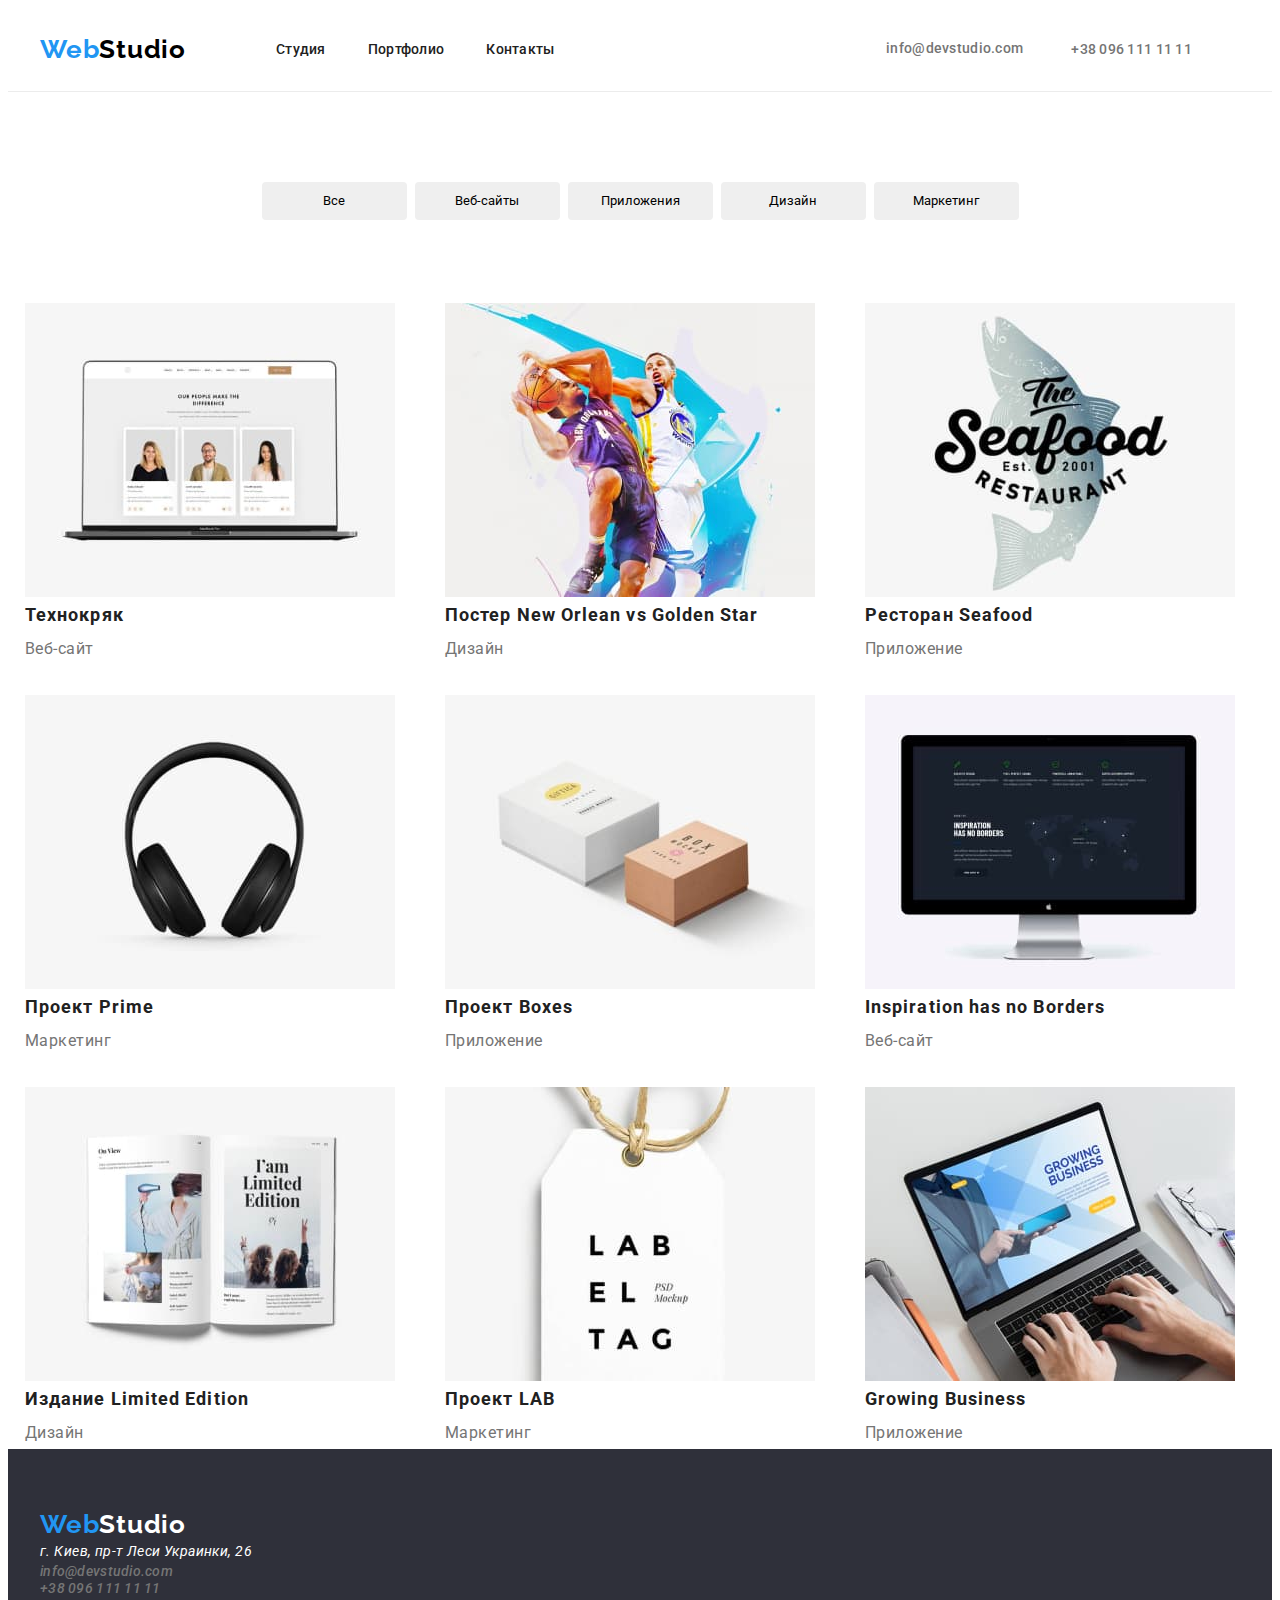
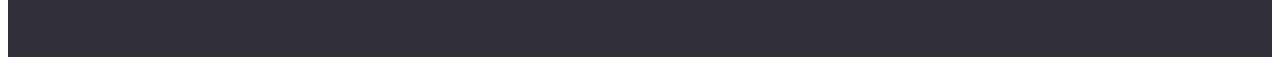
==== portfolio.html @ c02df740 "initial-commit" ====
<!DOCTYPE html>
<html lang="ru">

<head>
    <meta charset="UTF-8">
    <meta http-equiv="X-UA-Compatible" content="IE=edge">
    <meta name="viewport" content="width=device-width, initial-scale=1.0">
    <title>WS-Porfolio</title>
    <link rel="preconnect" href="https://fonts.gstatic.com">
    <link
        href="https://fonts.googleapis.com/css2?family=Raleway:wght@700&family=Roboto:ital,wght@0,500;0,700;0,900;1,400&display=swap"
        rel="stylesheet">
    <link rel="stylesheet" href="https://cdnjs.cloudflare.com/ajax/libs/modern-normalize/1.1.0/modern-normalize.min.css"
        integrity="sha512-wpPYUAdjBVSE4KJnH1VR1HeZfpl1ub8YT/NKx4PuQ5NmX2tKuGu6U/JRp5y+Y8XG2tV+wKQpNHVUX03MfMFn9Q=="
        crossorigin="anonymous" referrerpolicy="no-referrer" />
    <link rel="stylesheet" href="./css/styles.css">
</head>

<body>
    <!--HEADER-->
    <header class="header">
        <div class="container header-container">
            <nav class="header-nav">
                <a class="logo" href="./index.html"> Web<span class="logo-black">Studio</span></a>
                <ul class="menu">
                    <li class="menu-item">
                        <a class="menu-link" href="./index.html">Студия</a>
                    </li>
                    <li class="menu-item">
                        <a class="menu-link" href="./portfolio.html">Портфолио</a>
                    </li>
                    <li class="menu-item">
                        <a class="menu-link" href="#">Контакты</a>
                    </li>
                </ul>
            </nav>
            <ul class="header-contacts-container">
                <li>
                    <a class="mail-link" href="mailto:info@devstudio.com">info@devstudio.com</a>
                </li>
                <li>
                    <a class="tel-link" href="tel:+380961111111">+38 096 111 11 11</a>
                </li>
            </ul>

        </div>
    </header>
    <!---HERO-->
    <main>
        <!--PORTFOLIO NAV-->
        <section>
            <div>
                <ul class="portfolio-nav">
                    <li class="porfolio-nav-item">
                        <button class="nav-button" type="button">Все</button>
                    </li>
                    <li class="porfolio-nav-item"> <button class="nav-button" type="button">Веб-сайты</button>
                    </li>
                    <li class="porfolio-nav-item"> <button class="nav-button" type="button">Приложения</button></li>
                    <li class="porfolio-nav-item"> <button class="nav-button" type="button">Дизайн</button></li>
                    <li class="porfolio-nav-item"> <button class="nav-button" type="button">Маркетинг</button></li>
                </ul>
            </div>
        </section>
        <!--END HERO-->
        <!--PORTFOLIO SECTION-->
        <h1 class="portfolio-hidden">portfolio</h1>
        <div class="portfolio-container">
            <ul class="portfolio-flex-container">
                <li class="portfolio-flex-element">
                    <img src="./images/portfolio/technocrack-1.jpg" alt="404" width="370">
                    <h2 class="project-name">Технокряк</h2>
                    <p class="project-type">Веб-сайт</p>
                </li>
                <li class="portfolio-flex-element">
                    <img src="./images/portfolio/new-orlean-2.jpg" alt="404" width="370">
                    <h2 class="project-name"> Постер New Orlean vs Golden Star</h2>
                    <p class="project-type">Дизайн</p>


                </li>
                <li class="portfolio-flex-element">
                    <img src="./images/portfolio/seafood-3.jpg" alt="404" width="370">
                    <h2 class="project-name"> Ресторан Seafood</h2>
                    <p class="project-type">Приложение</p>


                </li>
                <li class="portfolio-flex-element">
                    <img src="./images/portfolio/prime-headphones-4.jpg" alt="404" width="370">
                    <h2 class="project-name"> Проект Prime</h2>
                    <p class="project-type">Маркетинг</p>


                </li>
                <li class="portfolio-flex-element">
                    <img src="./images/portfolio/boxes-5.jpg" alt="404" width="370">
                    <h2 class="project-name"> Проект Boxes</h2>
                    <p class="project-type">Приложение</p>


                </li>
                <li class="portfolio-flex-element">
                    <img src="./images/portfolio/screen-6.jpg" alt="404" width="370">
                    <h2 class="project-name"> Inspiration has no Borders</h2>
                    <p class="project-type">Веб-сайт</p>


                </li>
                <li class="portfolio-flex-element">
                    <img src="./images/portfolio/book-7.jpg" alt="404" width="370">
                    <h2 class="project-name"> Издание Limited Edition</h2>
                    <p class="project-type">Дизайн</p>


                </li>
                <li class="portfolio-flex-element">

                    <img src="./images/portfolio/label-8.jpg" alt="404" width="370">
                    <h2 class="project-name"> Проект LAB</h2>
                    <p class="project-type">Маркетинг</p>


                </li>
                <li class="portfolio-flex-element">
                    <img src="./images/portfolio/laptop-9.jpg" alt="404" width="370">
                    <h2 class="project-name"> Growing Business</h2>
                    <p class="project-type">Приложение</p>


                </li>
            </ul>
        </div>
        <!--PORTFOLIO SECTION-->
    </main>
    <!--FOOTER-->
    <footer class="footer">
        <div class="container">
            <a class="logo" href="./index.html"> Web<span class="logo-white">Studio</span></a>
            <address>
                <ul>
                    <li>
                        <a class="address" href="https://goo.gl/maps/QvbrtsybP3qZeNid7" target="_blank"
                            rel="noopener noreferrer">г.
                            Киев,
                            пр-т Леси Украинки, 26</a>
                    </li>
                    <li>
                        <a class="mail-link" href="mailto:info@devstudio.com">info@devstudio.com</a>
                    </li>
                    <li>
                        <a class="tel-link" href="tel:+380961111111">+38 096 111 11 11</a>
                    </li>
                </ul>
            </address>
        </div>
    </footer>
    <!--END FOOTER-->
</body>

</html>
---- css/styles.css ----
/*==GENERAL RULES==*/
:root {
  --accent-color: #2196f3;
  --back-color: #ffffff;
  --border-line: #ececec;
  --back-text-color: #212121;
  --grey-text-color: #757575;
  --black-background-color: #2f303a;
  --font-family: 'Roboto', sans-serif;
  --paragraph-font-size: 16px;
  --paragraph-menu-font-size: 14px;
  --shadow-hero-button: rgba(0, 0, 0, 0.15);
}
body {
  font-family: 'Roboto', sans-serif;
  font-style: normal;
  font-weight: 400;
  font-size: 14px;
  color: var(--primary-color);
}
h1,
h2,
h3,
p,
a {
  margin-top: 0;
  margin-bottom: 0;
}
ul,
ol {
  margin-top: 0;
  margin-bottom: 0;
  padding-left: 0;
}
img {
  display: block;
}

li {
  list-style-type: none;
}

a {
  text-decoration: none;
}
.container {
  width: 1200px;
  margin-left: auto;
  margin-right: auto;
  padding-left: 15px;
  padding-right: 15px;
}

.section {
  padding-top: 94px;
  padding-bottom: 94px;
}
/*===END GENERAL RULES===*/
/*=====HEADER=====*/
.logo {
  font-family: 'Raleway', sans-serif;
  font-weight: bold;
  font-size: 26px;
  line-height: 1.19;
  /* identical to box height */
  letter-spacing: 0.03em;
  color: var(--accent-color);
  cursor: pointer;
}

.logo-black {
  color: #000000;
}

.menu-link {
  font-family: var(--font-family);
  font-weight: 500;
  font-size: var(--paragraph-menu-font-size);
  line-height: 1.14;
  letter-spacing: 0.02em;
  color: var(--back-text-color);
}
.menu-link:hover,
.menu-link:focus {
  color: var(--accent-color);
}

.tel-link {
  font-family: var(--font-family);
  font-weight: 500;
  font-size: var(--paragraph-menu-font-size);
  line-height: 1.14;
  letter-spacing: 0.02em;
  color: var(--grey-text-color);
}
.tel-link:hover,
.tel-link:focus {
  color: var(--accent-color);
}
.mail-link {
  font-family: var(--font-family);
  font-weight: 500;
  font-size: var(--paragraph-menu-font-size);
  line-height: 1.14;
  letter-spacing: 0.02em;
  color: var(--grey-text-color);
  display: flex;
  align-items: center;
  margin-left: auto;
  margin-right: 48px;
}
.mail-link:hover,
.mail-link:focus {
  color: var(--accent-color);
}
.header {
  padding-top: 26px;
  padding-bottom: 26px;
  background-color: var(--back-color);
  border-bottom: 1px solid var(--border-line);
}
.header-container {
  display: flex;
  align-items: center;
}
.header-nav {
  display: flex;
  align-items: center;
}
.menu {
  display: flex;
  align-items: center;
}
.header-contacts-container {
  display: flex;
  align-items: center;
  margin-left: auto;
  margin-right: 48px;
}
.logo {
  margin-right: 90px;
}
.menu-item:not(:last-child) {
  margin-right: 42px;
}

/*=====END HEADER=====*/
/*=====HERO=====*/
.hero {
  background-color: var(--black-background-color);
  text-align: center;
  padding-top: 200px;
  padding-bottom: 200px;
}
.hero .container {
  width: 696px;
}
.hero-title {
  font-weight: 900;
  font-size: 44px;
  line-height: 1.36;

  letter-spacing: 0.06em;
  text-transform: uppercase;
  margin-bottom: 30px;
  color: var(--back-color);
}
.modal-button {
  font-weight: 700;
  font-size: 16px;
  line-height: 1.88;
  /* identical to box height, or 187% */

  display: inline-block;
  align-items: center;
  text-align: center;
  letter-spacing: 0.06em;
  color: var(--back-color);
}

.modal-button {
  cursor: pointer;
  background-color: var(--accent-color);
  box-shadow: 0px 4px 4px var(--shadow-hero-button);
  border-radius: 4px;
  padding-left: 32px;
  padding-right: 32px;
  padding-top: 10px;
  padding-bottom: 10px;
  border: none;
}
/*==========END HERO========*/
/*===========ABOUT==========*/
.about-paragraph {
  font-family: var(--font-family);
  font-size: var(--paragraph-menu-font-size);
  line-height: 1.14;
  letter-spacing: 0.03em;
  text-transform: uppercase;

  color: var(--back-text-color);
}

.description {
  font-family: var(--font-family);
  font-size: var(--paragraph-menu-font-size);
  line-height: 1.71;
  /* or 171% */

  letter-spacing: 0.03em;

  color: var(--grey-text-color);
}
.about-container {
  width: 1230px;
  padding-left: 15px;
  padding-right: 15px;
  margin-right: auto;
  margin-left: auto;
  margin-top: 94px;
  margin-bottom: 94px;
}
.about-flex-container {
  display: flex;
  flex-wrap: wrap;
}
.about-flex-element {
  width: 270px;
}
/*===========END ABOUT==========*/
/*===========WHAT WE DO==========*/
.what-we-do {
  font-family: var(--font-family);
  font-size: 36px;
  line-height: 1.17;
  text-align: center;
  letter-spacing: 0.03em;

  color: var(--back-text-color);
}
.container-wwd {
  width: 1230px;
  padding-left: 15px;
  padding-right: 15px;
  margin-left: auto;
  margin-right: auto;
  margin-top: 94px;
  margin-bottom: 94px;
}
.flex-container-wwd {
  display: flex;
}
.container-wwd-img:not(:last-child) {
  width: 370px;
  height: 294px;
  margin-right: 15px;
}
/*=========== END WHAT WE DO==========*/
/*=========== OUR TEAM==========*/
.our-team-back-col {
  background: #f5f4fa;
}
.our-team {
  font-family: var(--font-family);
  font-size: 36px;
  line-height: 1.17;
  text-align: center;
  letter-spacing: 0.03em;
  color: var(--back-text-color);
}
.team-title {
  margin-bottom: 52px;
}

.teamates-list {
  display: flex;
  flex-wrap: wrap;
  margin-left: -30px;
  margin-top: -30px;
}
.teamates-list-item {
  flex-basis: calc((100% - 120px) / 4);
  margin-left: 30px;
  margin-top: 30px;
}
.names-team {
  font-family: var(--font-family);
  font-weight: 500;
  font-size: var(--paragraph-font-size);
  line-height: 1.18;
  /* identical to box height */

  text-align: center;
  letter-spacing: 0.03em;

  color: var(--back-text-color);
}
.position-team {
  font-family: var(--font-family);
  font-size: var(--paragraph-font-size);
  line-height: 1.18;
  /* identical to box height */
  text-align: center;
  letter-spacing: 0.03em;
  color: var(--grey-text-color);
}
.section {
  padding-top: 186px;
  padding-bottom: 94px;
}
/*===========END OUR TEAM==========*/
/*===========FOOTER==========*/
.address {
  font-family: var(--font-family);
  font-style: inherit;
  font-size: var(--paragraph-menu-font-size);
  line-height: 1.71;
  /* or 171% */
  letter-spacing: 0.03em;
  color: var(--back-color);
}
.footer {
  background: var(--black-background-color);
  padding-top: 60px;
  padding-bottom: 60px;
}
.logo-white {
  color: var(--back-color);
}

/*=========END FOOTER==========*/
/*===END WebStudio PAGE===*/
/*=========PORTFOLIO PAGE=====*/
.portfolio-hidden {
  color: var(--back-color);
}

.project-name {
  font-family: 'Roboto', sans-serif;
  font-weight: bold;
  font-size: 18px;
  line-height: 2;
  /* identical to box height, or 200% */
  letter-spacing: 0.06em;
  color: var(--back-text-color);
}
.project-type {
  font-family: Roboto;
  font-style: normal;
  font-weight: normal;
  font-size: var(--paragraph-font-size);
  line-height: 2;
  /* identical to box height, or 187% */

  letter-spacing: 0.03em;

  color: var(--grey-text-color);
}
/*=========PORTFOLIO SECTION=====*/
/*===PORTFOLIO HEADER===*/

/*===BUTTONS NAV===*/
.portfolio-nav {
  display: flex;
}
.portfolio-nav {
  width: 1230px;
  margin-left: auto;
  margin-right: auto;
  align-items: center;
  justify-content: center;
  margin-bottom: 50px;
  margin-top: 90px;
}
.nav-button {
  font-family: var(--font-family);
  font-size: 500;
  width: 145px;
  height: 38px;
  border-radius: 4px;
  border-style: none;
}
.nav-button:hover,
.nav-button:focus {
  color: var(--back-color);
  background-color: var(--accent-color);
}
.porfolio-nav-item:not(:last-child) {
  margin-right: 8px;
}
/*=== END BUTTONS NAV===*/
/*== PORTFOLIO MAIN SECTION==*/
.portfolio-container {
  width: 1230px;
  padding-left: 15px;
  padding-right: 15px;
  margin-left: auto;
  margin-right: auto;
}
.portfolio-flex-container {
  display: flex;
  flex-wrap: wrap;
}
.portfolio-flex-element {
  width: calc((100% - 60px) / 3);
  margin-right: 30px;
  margin-bottom: 30px;
}
.portfolio-flex-element:nth-child(3n) {
  margin-right: 0;
}
.portfolio-flex-element:nth-last-child(-n + 3) {
  margin-bottom: 0;
}
/*===END PORTFOLIO MAIN SECTION===*/
/*=========END PORTFOLIO SECTION=====*/
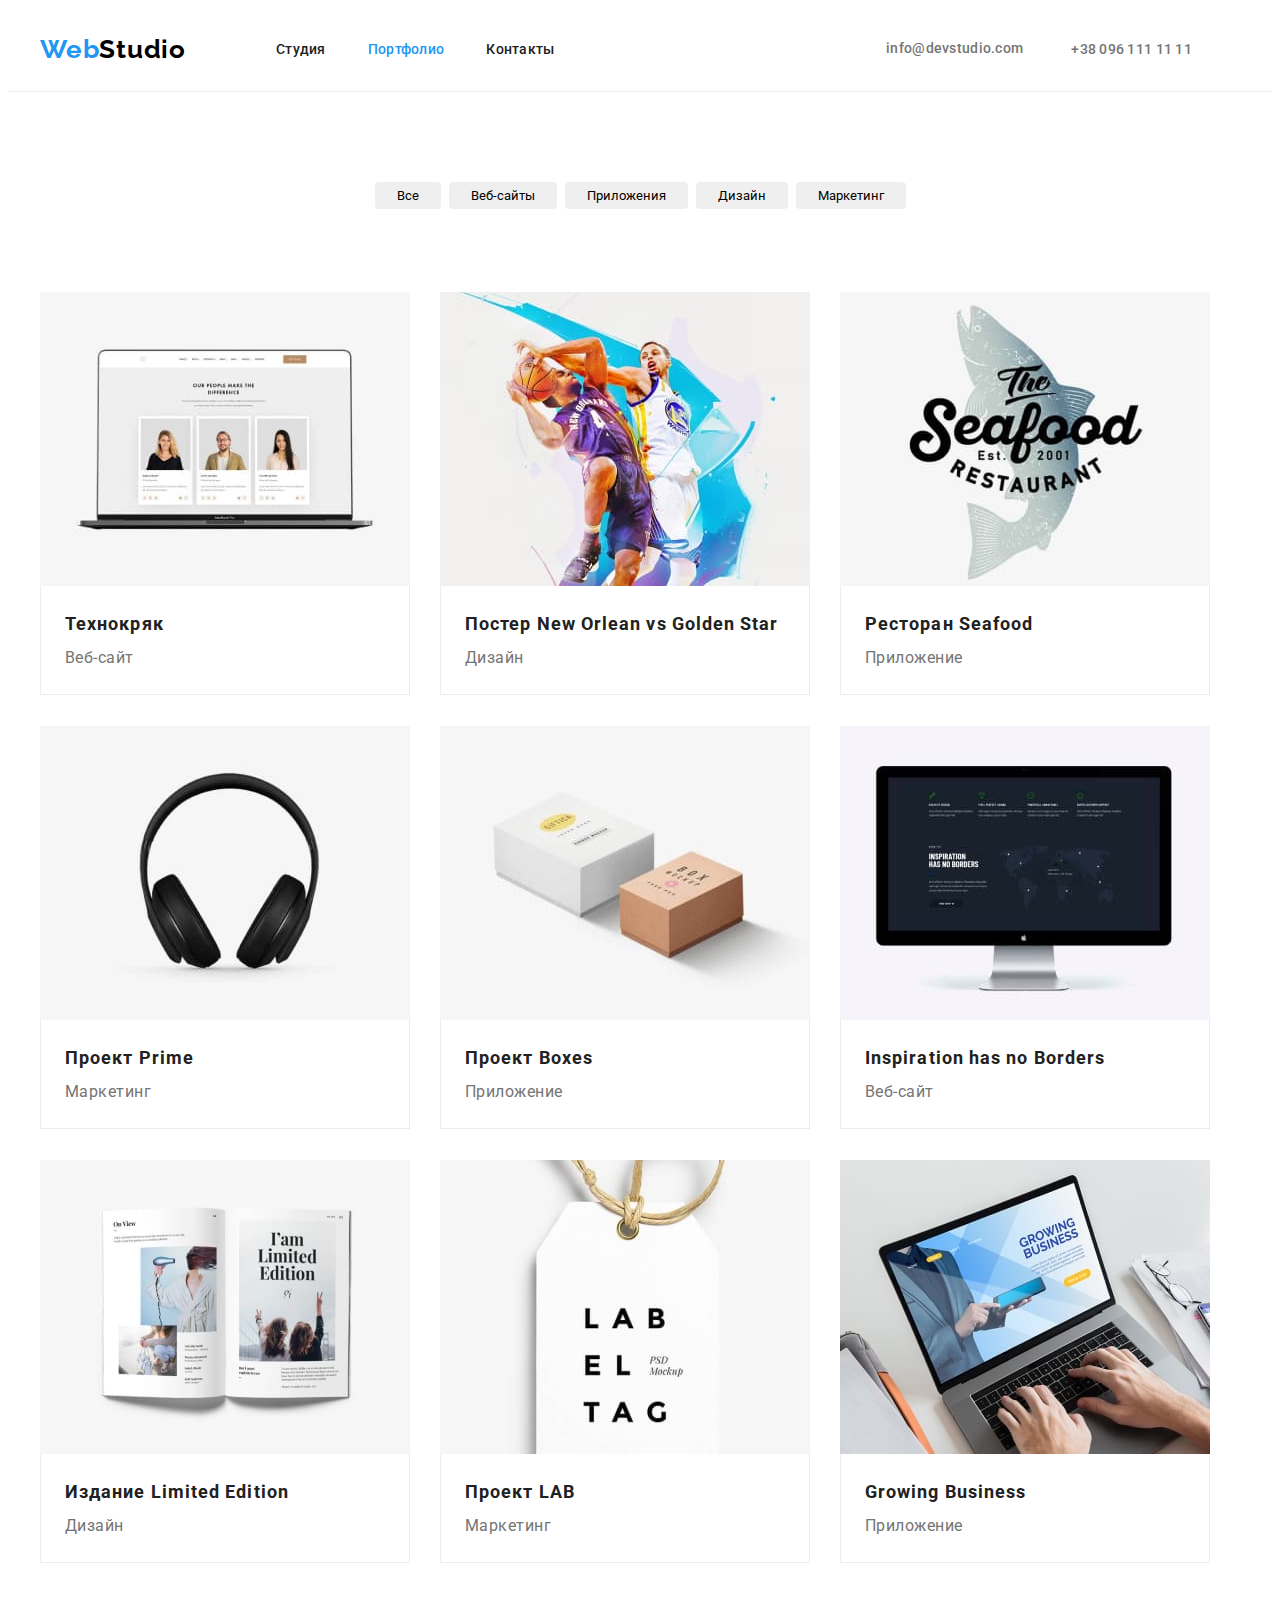
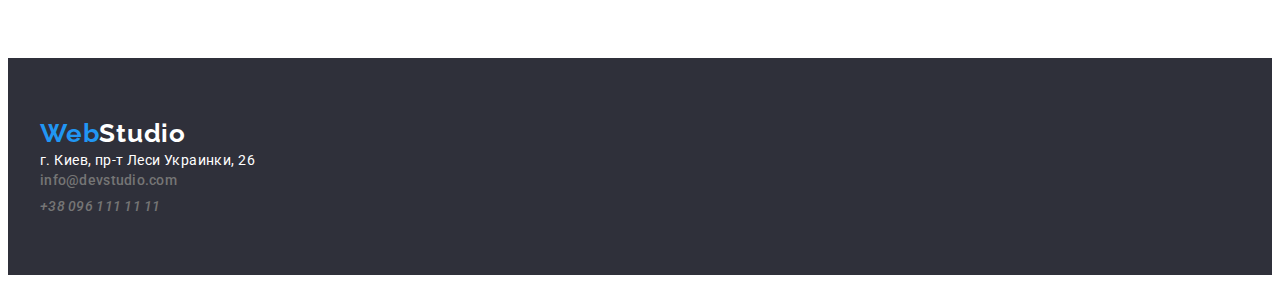
==== commit 56d801c3: "New-initial-commit" ====
--- a/portfolio.html
+++ b/portfolio.html
@@ -27,7 +27,7 @@
                         <a class="menu-link" href="./index.html">Студия</a>
                     </li>
                     <li class="menu-item">
-                        <a class="menu-link" href="./portfolio.html">Портфолио</a>
+                        <a class="menu-link active-link" href="./portfolio.html">Портфолио</a>
                     </li>
                     <li class="menu-item">
                         <a class="menu-link" href="#">Контакты</a>
@@ -51,14 +51,16 @@
         <section>
             <div>
                 <ul class="portfolio-nav">
-                    <li class="porfolio-nav-item">
-                        <button class="nav-button" type="button">Все</button>
+                    <li class="porfolio-nav-item"><button class="nav-button" type="button">Все</button>
                     </li>
                     <li class="porfolio-nav-item"> <button class="nav-button" type="button">Веб-сайты</button>
                     </li>
-                    <li class="porfolio-nav-item"> <button class="nav-button" type="button">Приложения</button></li>
-                    <li class="porfolio-nav-item"> <button class="nav-button" type="button">Дизайн</button></li>
-                    <li class="porfolio-nav-item"> <button class="nav-button" type="button">Маркетинг</button></li>
+                    <li class="porfolio-nav-item"> <button class="nav-button" type="button">Приложения</button>
+                    </li>
+                    <li class="porfolio-nav-item"> <button class="nav-button" type="button">Дизайн</button>
+                    </li>
+                    <li class="porfolio-nav-item"> <button class="nav-button" type="button">Маркетинг</button>
+                    </li>
                 </ul>
             </div>
         </section>
@@ -68,64 +70,81 @@
         <div class="portfolio-container">
             <ul class="portfolio-flex-container">
                 <li class="portfolio-flex-element">
-                    <img src="./images/portfolio/technocrack-1.jpg" alt="404" width="370">
-                    <h2 class="project-name">Технокряк</h2>
-                    <p class="project-type">Веб-сайт</p>
+                    <img src="./images/portfolio/technocrack-1.jpg" alt="294" width="370">
+                    <div class="portfolio-description">
+                        <h2 class="project-name">Технокряк</h2>
+                        <p class="project-type">Веб-сайт</p>
+                    </div>
                 </li>
                 <li class="portfolio-flex-element">
-                    <img src="./images/portfolio/new-orlean-2.jpg" alt="404" width="370">
-                    <h2 class="project-name"> Постер New Orlean vs Golden Star</h2>
-                    <p class="project-type">Дизайн</p>
+                    <img src="./images/portfolio/new-orlean-2.jpg" alt="294" width="370">
+                    <div class="portfolio-description">
+                        <h2 class="project-name"> Постер New Orlean vs Golden Star</h2>
+                        <p class="project-type">Дизайн</p>
+                    </div>
 
 
                 </li>
                 <li class="portfolio-flex-element">
-                    <img src="./images/portfolio/seafood-3.jpg" alt="404" width="370">
-                    <h2 class="project-name"> Ресторан Seafood</h2>
-                    <p class="project-type">Приложение</p>
+                    <img src="./images/portfolio/seafood-3.jpg" alt="294" width="370">
+                    <div class="portfolio-description">
+                        <h2 class="project-name"> Ресторан Seafood</h2>
+                        <p class="project-type">Приложение</p>
+                    </div>
 
 
                 </li>
                 <li class="portfolio-flex-element">
-                    <img src="./images/portfolio/prime-headphones-4.jpg" alt="404" width="370">
-                    <h2 class="project-name"> Проект Prime</h2>
-                    <p class="project-type">Маркетинг</p>
+                    <img src="./images/portfolio/prime-headphones-4.jpg" alt="294" width="370">
+                    <div class="portfolio-description">
+                        <h2 class="project-name"> Проект Prime</h2>
+                        <p class="project-type">Маркетинг</p>
+                    </div>
 
 
                 </li>
                 <li class="portfolio-flex-element">
-                    <img src="./images/portfolio/boxes-5.jpg" alt="404" width="370">
-                    <h2 class="project-name"> Проект Boxes</h2>
-                    <p class="project-type">Приложение</p>
+                    <img src="./images/portfolio/boxes-5.jpg" alt="294" width="370">
+                    <div class="portfolio-description">
+                        <h2 class="project-name"> Проект Boxes</h2>
+                        <p class="project-type">Приложение</p>
+                    </div>
 
 
                 </li>
                 <li class="portfolio-flex-element">
-                    <img src="./images/portfolio/screen-6.jpg" alt="404" width="370">
-                    <h2 class="project-name"> Inspiration has no Borders</h2>
-                    <p class="project-type">Веб-сайт</p>
+                    <img src="./images/portfolio/screen-6.jpg" alt="294" width="370">
+                    <div class="portfolio-description">
+                        <h2 class="project-name"> Inspiration has no Borders</h2>
+                        <p class="project-type">Веб-сайт</p>
+                    </div>
 
 
                 </li>
                 <li class="portfolio-flex-element">
-                    <img src="./images/portfolio/book-7.jpg" alt="404" width="370">
-                    <h2 class="project-name"> Издание Limited Edition</h2>
-                    <p class="project-type">Дизайн</p>
+                    <img src="./images/portfolio/book-7.jpg" alt="294" width="370">
+                    <div class="portfolio-description">
+                        <h2 class="project-name"> Издание Limited Edition</h2>
+                        <p class="project-type">Дизайн</p>
+                    </div>
 
 
                 </li>
                 <li class="portfolio-flex-element">
-
-                    <img src="./images/portfolio/label-8.jpg" alt="404" width="370">
-                    <h2 class="project-name"> Проект LAB</h2>
-                    <p class="project-type">Маркетинг</p>
+                    <img src="./images/portfolio/label-8.jpg" alt="294" width="370">
+                    <div class="portfolio-description">
+                        <h2 class="project-name"> Проект LAB</h2>
+                        <p class="project-type">Маркетинг</p>
+                    </div>
 
 
                 </li>
                 <li class="portfolio-flex-element">
-                    <img src="./images/portfolio/laptop-9.jpg" alt="404" width="370">
-                    <h2 class="project-name"> Growing Business</h2>
-                    <p class="project-type">Приложение</p>
+                    <img src="./images/portfolio/laptop-9.jpg" alt="294" width="370">
+                    <div class="portfolio-description">
+                        <h2 class="project-name"> Growing Business</h2>
+                        <p class="project-type">Приложение</p>
+                    </div>
 
 
                 </li>
@@ -140,13 +159,11 @@
             <address>
                 <ul>
                     <li>
-                        <a class="address" href="https://goo.gl/maps/QvbrtsybP3qZeNid7" target="_blank"
-                            rel="noopener noreferrer">г.
-                            Киев,
-                            пр-т Леси Украинки, 26</a>
+                        <a class="address address-footer" href="https://goo.gl/maps/QvbrtsybP3qZeNid7" target="_blank"
+                            rel="noopener noreferrer">г. Киев, пр-т Леси Украинки, 26</a>
                     </li>
                     <li>
-                        <a class="mail-link" href="mailto:info@devstudio.com">info@devstudio.com</a>
+                        <a class="mail-link mail-link-footer" href="mailto:info@devstudio.com">info@devstudio.com</a>
                     </li>
                     <li>
                         <a class="tel-link" href="tel:+380961111111">+38 096 111 11 11</a>
@@ -155,7 +172,5 @@
             </address>
         </div>
     </footer>
-    <!--END FOOTER-->
-</body>
 
 </html>--- a/css/styles.css
+++ b/css/styles.css
@@ -10,6 +10,9 @@
   --paragraph-font-size: 16px;
   --paragraph-menu-font-size: 14px;
   --shadow-hero-button: rgba(0, 0, 0, 0.15);
+  --shadow-left: rgba(0, 0, 0, 0.12);
+  --shadow-right: rgba(0, 0, 0, 0.14);
+  --shadow-bottom: rgba(0, 0, 0, 0.2);
 }
 body {
   font-family: 'Roboto', sans-serif;
@@ -84,7 +87,9 @@
 .menu-link:focus {
   color: var(--accent-color);
 }
-
+.menu-link.active-link {
+  color: var(--accent-color);
+}
 .tel-link {
   font-family: var(--font-family);
   font-weight: 500;
@@ -151,6 +156,18 @@
   text-align: center;
   padding-top: 200px;
   padding-bottom: 200px;
+  max-width: 1600px;
+  align-items: center;
+  margin-right: auto;
+  margin-right: auto;
+  margin-left: auto;
+  background-size: 1600px 600px;
+  background-image: url(../images/background/hero-back.jpg);
+  background-position: center;
+  text-align: center;
+  margin: 0 auto;
+  background-repeat: no-repeat;
+  background-size: cover;
 }
 .hero .container {
   width: 696px;
@@ -197,6 +214,7 @@
   line-height: 1.14;
   letter-spacing: 0.03em;
   text-transform: uppercase;
+  padding-bottom: 10px;
 
   color: var(--back-text-color);
 }
@@ -212,17 +230,18 @@
   color: var(--grey-text-color);
 }
 .about-container {
-  width: 1230px;
+  width: 1200px;
   padding-left: 15px;
   padding-right: 15px;
   margin-right: auto;
   margin-left: auto;
-  margin-top: 94px;
-  margin-bottom: 94px;
+  padding-top: 94px;
+  padding-bottom: 94px;
 }
 .about-flex-container {
   display: flex;
   flex-wrap: wrap;
+  justify-content: space-between;
 }
 .about-flex-element {
   width: 270px;
@@ -235,26 +254,28 @@
   line-height: 1.17;
   text-align: center;
   letter-spacing: 0.03em;
-
-  color: var(--back-text-color);
-}
-.container-wwd {
-  width: 1230px;
-  padding-left: 15px;
-  padding-right: 15px;
-  margin-left: auto;
-  margin-right: auto;
-  margin-top: 94px;
-  margin-bottom: 94px;
+  margin-bottom: 50px;
+
+  color: var(--back-text-color);
 }
 .flex-container-wwd {
   display: flex;
+  justify-content: space-between;
 }
 .container-wwd-img:not(:last-child) {
   width: 370px;
   height: 294px;
   margin-right: 15px;
 }
+
+.wwd-container {
+  width: 1200px;
+  padding-left: 15px;
+  padding-right: 15px;
+  margin-right: auto;
+  margin-left: auto;
+  padding-bottom: 94px;
+}
 /*=========== END WHAT WE DO==========*/
 /*=========== OUR TEAM==========*/
 .our-team-back-col {
@@ -267,8 +288,6 @@
   text-align: center;
   letter-spacing: 0.03em;
   color: var(--back-text-color);
-}
-.team-title {
   margin-bottom: 52px;
 }
 
@@ -282,12 +301,21 @@
   flex-basis: calc((100% - 120px) / 4);
   margin-left: 30px;
   margin-top: 30px;
+  box-shadow: 0px 1px 3px var(--shadow-left), 0px 1px 1px var(--shadow-right),
+    0px 2px 1px var(--shadow-bottom);
+  border-radius: 0px 0px 4px 4px;
+}
+.teamate-description {
+  background-color: var(--back-color);
+  padding-top: 30px;
+  padding-bottom: 30px;
 }
 .names-team {
   font-family: var(--font-family);
   font-weight: 500;
   font-size: var(--paragraph-font-size);
   line-height: 1.18;
+  padding-bottom: 10px;
   /* identical to box height */
 
   text-align: center;
@@ -305,19 +333,28 @@
   color: var(--grey-text-color);
 }
 .section {
-  padding-top: 186px;
+  padding-top: 94px;
   padding-bottom: 94px;
 }
+
 /*===========END OUR TEAM==========*/
 /*===========FOOTER==========*/
+
 .address {
   font-family: var(--font-family);
-  font-style: inherit;
+  font-style: normal;
   font-size: var(--paragraph-menu-font-size);
   line-height: 1.71;
   /* or 171% */
   letter-spacing: 0.03em;
   color: var(--back-color);
+}
+.address-footer {
+  padding-bottom: 9px;
+}
+.mail-link-footer {
+  padding-bottom: 9px;
+  font-style: normal;
 }
 .footer {
   background: var(--black-background-color);
@@ -364,22 +401,27 @@
   display: flex;
 }
 .portfolio-nav {
-  width: 1230px;
+  width: 1200px;
   margin-left: auto;
   margin-right: auto;
   align-items: center;
   justify-content: center;
   margin-bottom: 50px;
-  margin-top: 90px;
+  padding-top: 90px;
 }
 .nav-button {
   font-family: var(--font-family);
   font-size: 500;
-  width: 145px;
-  height: 38px;
+  font-style: normal;
+  padding-top: 6px;
+  padding-bottom: 6px;
+  padding-right: 22px;
+  padding-left: 22px;
   border-radius: 4px;
   border-style: none;
-}
+  cursor: pointer;
+}
+
 .nav-button:hover,
 .nav-button:focus {
   color: var(--back-color);
@@ -391,18 +433,20 @@
 /*=== END BUTTONS NAV===*/
 /*== PORTFOLIO MAIN SECTION==*/
 .portfolio-container {
-  width: 1230px;
+  width: 1200px;
   padding-left: 15px;
   padding-right: 15px;
   margin-left: auto;
   margin-right: auto;
+  margin-bottom: 94px;
 }
 .portfolio-flex-container {
   display: flex;
   flex-wrap: wrap;
 }
 .portfolio-flex-element {
-  width: calc((100% - 60px) / 3);
+  width: 370px;
+  height: 404px;
   margin-right: 30px;
   margin-bottom: 30px;
 }
@@ -412,5 +456,14 @@
 .portfolio-flex-element:nth-last-child(-n + 3) {
   margin-bottom: 0;
 }
+.portfolio-description {
+  padding-top: 20px;
+  padding-bottom: 20px;
+  padding-right: 24px;
+  padding-left: 24px;
+  border-left: 1px solid var(--border-line);
+  border-right: 1px solid var(--border-line);
+  border-bottom: 1px solid var(--border-line);
+}
 /*===END PORTFOLIO MAIN SECTION===*/
 /*=========END PORTFOLIO SECTION=====*/
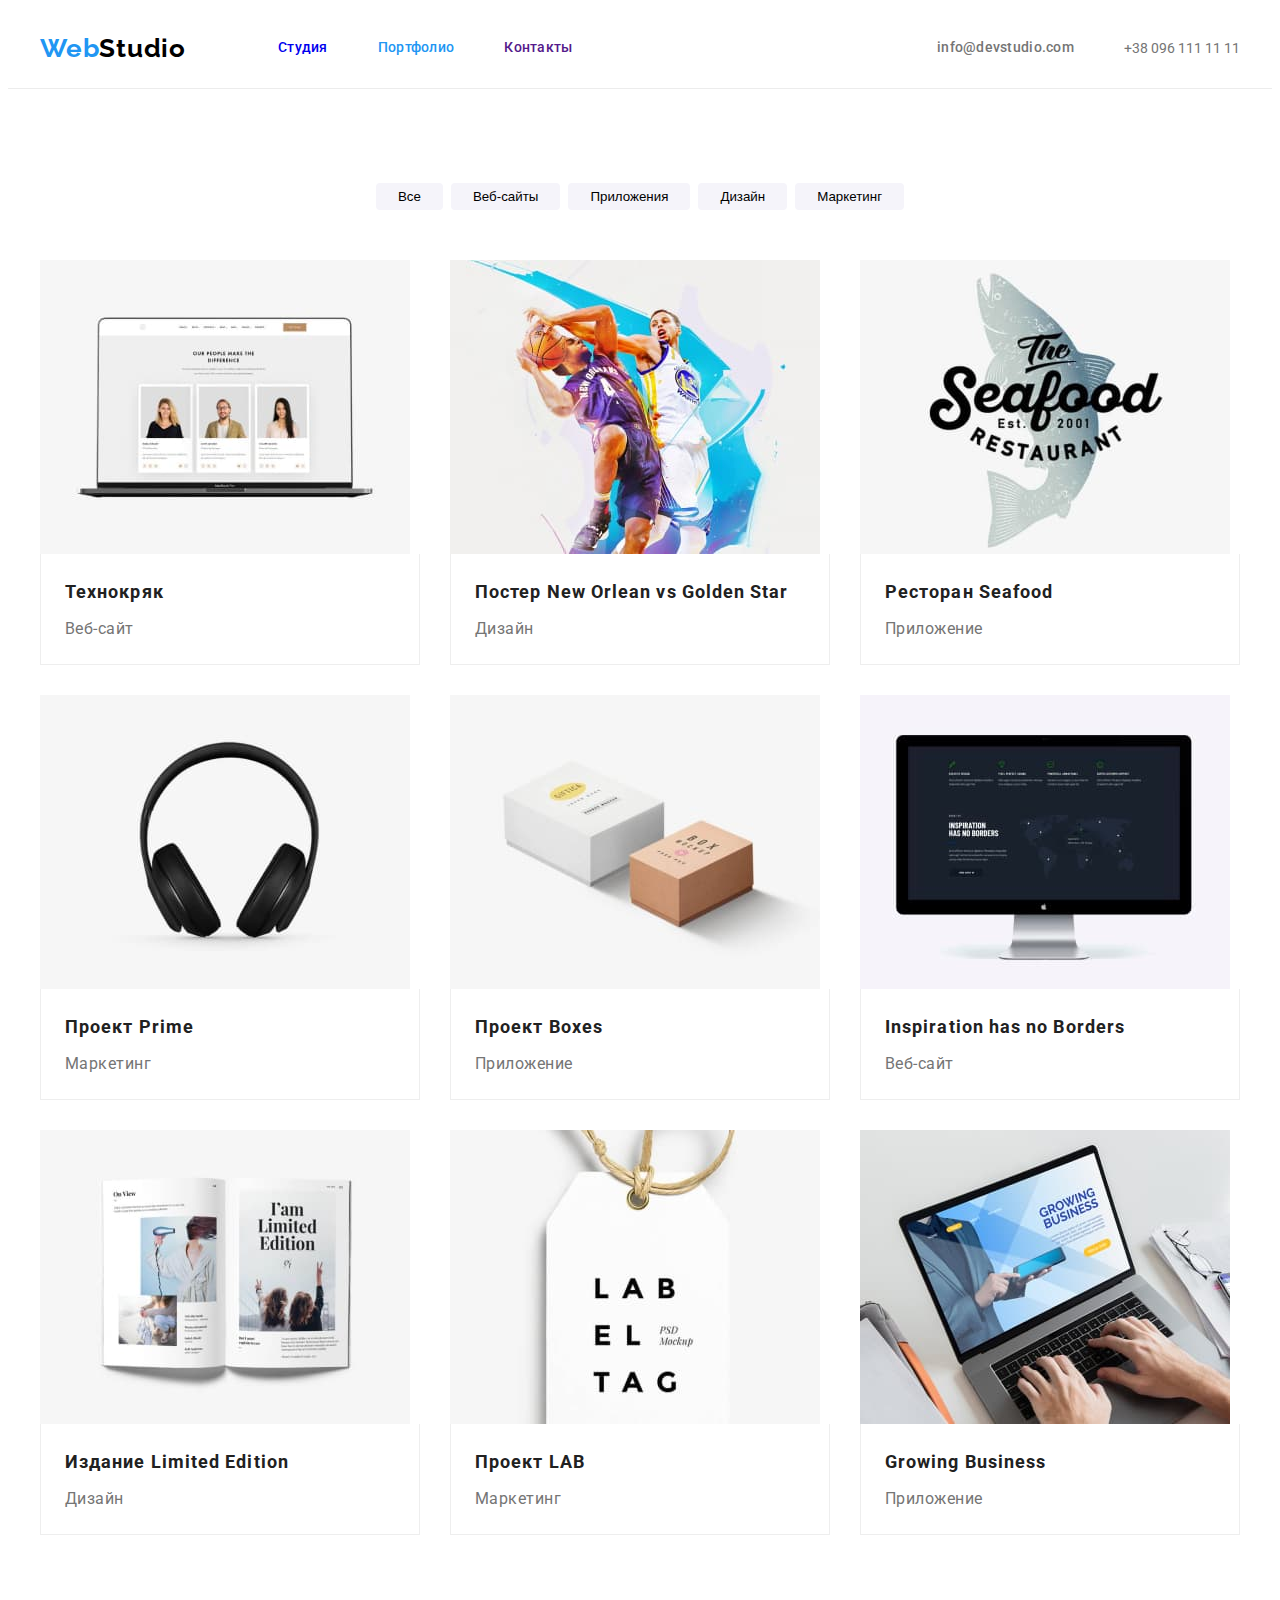
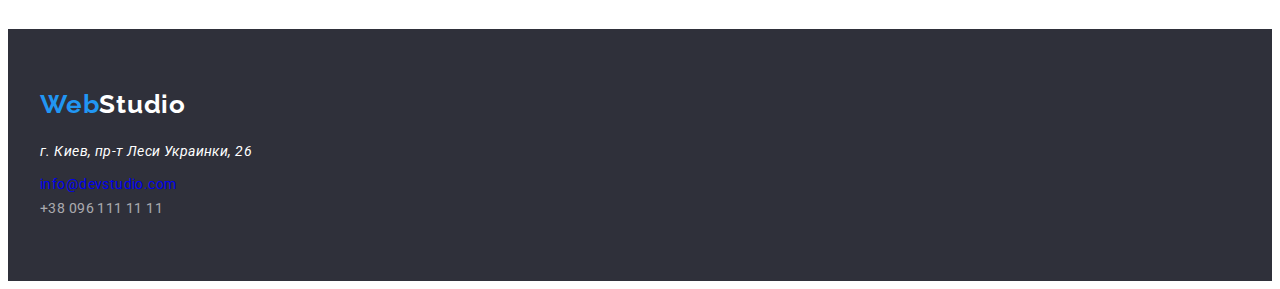
==== commit c6fe2761: "HW-4-revised-initial-commit" ====
--- a/portfolio.html
+++ b/portfolio.html
@@ -5,7 +5,7 @@
     <meta charset="UTF-8">
     <meta http-equiv="X-UA-Compatible" content="IE=edge">
     <meta name="viewport" content="width=device-width, initial-scale=1.0">
-    <title>WS-Porfolio</title>
+    <title>Portfolio</title>
     <link rel="preconnect" href="https://fonts.gstatic.com">
     <link
         href="https://fonts.googleapis.com/css2?family=Raleway:wght@700&family=Roboto:ital,wght@0,500;0,700;0,900;1,400&display=swap"
@@ -17,26 +17,26 @@
 </head>
 
 <body>
-    <!--HEADER-->
+    <!-- HEADER -->
     <header class="header">
-        <div class="container header-container">
+        <div class="conatainer-header container">
             <nav class="header-nav">
-                <a class="logo" href="./index.html"> Web<span class="logo-black">Studio</span></a>
-                <ul class="menu">
-                    <li class="menu-item">
-                        <a class="menu-link" href="./index.html">Студия</a>
+                <a class="logo-link common-link" href="./index.html">Web<span class="studio">Studio</span></a>
+                <ul class="menu list">
+                    <li class="menu-link-list">
+                        <a class="menu-link link" href="./index.html">Студия</a>
                     </li>
-                    <li class="menu-item">
-                        <a class="menu-link active-link" href="./portfolio.html">Портфолио</a>
+                    <li class="menu-link-list">
+                        <a class="menu-link link active-link" href="./portfolio.html">Портфолио</a>
                     </li>
-                    <li class="menu-item">
-                        <a class="menu-link" href="#">Контакты</a>
+                    <li class="menu-link-list">
+                        <a class="menu-link link" href="">Контакты</a>
                     </li>
                 </ul>
             </nav>
-            <ul class="header-contacts-container">
+            <ul class="header-contacts list">
                 <li>
-                    <a class="mail-link" href="mailto:info@devstudio.com">info@devstudio.com</a>
+                    <a class="mail-link list" href="mailto:info@devstudio.com">info@devstudio.com</a>
                 </li>
                 <li>
                     <a class="tel-link" href="tel:+380961111111">+38 096 111 11 11</a>
@@ -45,128 +45,129 @@
 
         </div>
     </header>
+    <!-- END HEADER -->
     <!---HERO-->
     <main>
-        <!--PORTFOLIO NAV-->
-        <section>
-            <div>
+        <!--PORTFOLIO SECTION-->
+        <section class="section">
+            <div class="container">
                 <ul class="portfolio-nav">
-                    <li class="porfolio-nav-item"><button class="nav-button" type="button">Все</button>
+                    <li class="porfolio-nav-item">
+                        <button type="button" class="porfolio-nav-link active-wiget">Все</button>
                     </li>
-                    <li class="porfolio-nav-item"> <button class="nav-button" type="button">Веб-сайты</button>
+                    <li class="porfolio-nav-item">
+                        <button type="button" class="porfolio-nav-link">Веб-сайты</button>
                     </li>
-                    <li class="porfolio-nav-item"> <button class="nav-button" type="button">Приложения</button>
+                    <li class="porfolio-nav-item">
+                        <button type="button" class="porfolio-nav-link">Приложения</button>
                     </li>
-                    <li class="porfolio-nav-item"> <button class="nav-button" type="button">Дизайн</button>
+                    <li class="porfolio-nav-item">
+                        <button type="button" class="porfolio-nav-link">Дизайн</button>
                     </li>
-                    <li class="porfolio-nav-item"> <button class="nav-button" type="button">Маркетинг</button>
+                    <li class="porfolio-nav-item">
+                        <button type="button" class="porfolio-nav-link">Маркетинг</button>
+                    </li>
+                </ul>
+
+                <ul class="portfolio list">
+                    <li class="portfolio-flex-element">
+                        <img src="./images/portfolio/technocrack-1.jpg" alt="294" width="370">
+                        <div class="portfolio-description">
+                            <h2 class="project-name">Технокряк</h2>
+                            <p class="project-type">Веб-сайт</p>
+                        </div>
+                    </li>
+                    <li class="portfolio-flex-element">
+                        <img src="./images/portfolio/new-orlean-2.jpg" alt="294" width="370">
+                        <div class="portfolio-description">
+                            <h2 class="project-name"> Постер New Orlean vs Golden Star</h2>
+                            <p class="project-type">Дизайн</p>
+                        </div>
+
+
+                    </li>
+                    <li class="portfolio-flex-element">
+                        <img src="./images/portfolio/seafood-3.jpg" alt="294" width="370">
+                        <div class="portfolio-description">
+                            <h2 class="project-name"> Ресторан Seafood</h2>
+                            <p class="project-type">Приложение</p>
+                        </div>
+
+
+                    </li>
+                    <li class="portfolio-flex-element">
+                        <img src="./images/portfolio/prime-headphones-4.jpg" alt="294" width="370">
+                        <div class="portfolio-description">
+                            <h2 class="project-name"> Проект Prime</h2>
+                            <p class="project-type">Маркетинг</p>
+                        </div>
+
+
+                    </li>
+                    <li class="portfolio-flex-element">
+                        <img src="./images/portfolio/boxes-5.jpg" alt="294" width="370">
+                        <div class="portfolio-description">
+                            <h2 class="project-name"> Проект Boxes</h2>
+                            <p class="project-type">Приложение</p>
+                        </div>
+
+
+                    </li>
+                    <li class="portfolio-flex-element">
+                        <img src="./images/portfolio/screen-6.jpg" alt="294" width="370">
+                        <div class="portfolio-description">
+                            <h2 class="project-name"> Inspiration has no Borders</h2>
+                            <p class="project-type">Веб-сайт</p>
+                        </div>
+
+
+                    </li>
+                    <li class="portfolio-flex-element">
+                        <img src="./images/portfolio/book-7.jpg" alt="294" width="370">
+                        <div class="portfolio-description">
+                            <h2 class="project-name"> Издание Limited Edition</h2>
+                            <p class="project-type">Дизайн</p>
+                        </div>
+
+
+                    </li>
+                    <li class="portfolio-flex-element">
+                        <img src="./images/portfolio/label-8.jpg" alt="294" width="370">
+                        <div class="portfolio-description">
+                            <h2 class="project-name"> Проект LAB</h2>
+                            <p class="project-type">Маркетинг</p>
+                        </div>
+
+
+                    </li>
+                    <li class="portfolio-flex-element">
+                        <img src="./images/portfolio/laptop-9.jpg" alt="294" width="370">
+                        <div class="portfolio-description">
+                            <h2 class="project-name"> Growing Business</h2>
+                            <p class="project-type">Приложение</p>
+                        </div>
+
+
                     </li>
                 </ul>
             </div>
         </section>
-        <!--END HERO-->
-        <!--PORTFOLIO SECTION-->
-        <h1 class="portfolio-hidden">portfolio</h1>
-        <div class="portfolio-container">
-            <ul class="portfolio-flex-container">
-                <li class="portfolio-flex-element">
-                    <img src="./images/portfolio/technocrack-1.jpg" alt="294" width="370">
-                    <div class="portfolio-description">
-                        <h2 class="project-name">Технокряк</h2>
-                        <p class="project-type">Веб-сайт</p>
-                    </div>
-                </li>
-                <li class="portfolio-flex-element">
-                    <img src="./images/portfolio/new-orlean-2.jpg" alt="294" width="370">
-                    <div class="portfolio-description">
-                        <h2 class="project-name"> Постер New Orlean vs Golden Star</h2>
-                        <p class="project-type">Дизайн</p>
-                    </div>
-
-
-                </li>
-                <li class="portfolio-flex-element">
-                    <img src="./images/portfolio/seafood-3.jpg" alt="294" width="370">
-                    <div class="portfolio-description">
-                        <h2 class="project-name"> Ресторан Seafood</h2>
-                        <p class="project-type">Приложение</p>
-                    </div>
-
-
-                </li>
-                <li class="portfolio-flex-element">
-                    <img src="./images/portfolio/prime-headphones-4.jpg" alt="294" width="370">
-                    <div class="portfolio-description">
-                        <h2 class="project-name"> Проект Prime</h2>
-                        <p class="project-type">Маркетинг</p>
-                    </div>
-
-
-                </li>
-                <li class="portfolio-flex-element">
-                    <img src="./images/portfolio/boxes-5.jpg" alt="294" width="370">
-                    <div class="portfolio-description">
-                        <h2 class="project-name"> Проект Boxes</h2>
-                        <p class="project-type">Приложение</p>
-                    </div>
-
-
-                </li>
-                <li class="portfolio-flex-element">
-                    <img src="./images/portfolio/screen-6.jpg" alt="294" width="370">
-                    <div class="portfolio-description">
-                        <h2 class="project-name"> Inspiration has no Borders</h2>
-                        <p class="project-type">Веб-сайт</p>
-                    </div>
-
-
-                </li>
-                <li class="portfolio-flex-element">
-                    <img src="./images/portfolio/book-7.jpg" alt="294" width="370">
-                    <div class="portfolio-description">
-                        <h2 class="project-name"> Издание Limited Edition</h2>
-                        <p class="project-type">Дизайн</p>
-                    </div>
-
-
-                </li>
-                <li class="portfolio-flex-element">
-                    <img src="./images/portfolio/label-8.jpg" alt="294" width="370">
-                    <div class="portfolio-description">
-                        <h2 class="project-name"> Проект LAB</h2>
-                        <p class="project-type">Маркетинг</p>
-                    </div>
-
-
-                </li>
-                <li class="portfolio-flex-element">
-                    <img src="./images/portfolio/laptop-9.jpg" alt="294" width="370">
-                    <div class="portfolio-description">
-                        <h2 class="project-name"> Growing Business</h2>
-                        <p class="project-type">Приложение</p>
-                    </div>
-
-
-                </li>
-            </ul>
-        </div>
         <!--PORTFOLIO SECTION-->
     </main>
-    <!--FOOTER-->
     <footer class="footer">
         <div class="container">
-            <a class="logo" href="./index.html"> Web<span class="logo-white">Studio</span></a>
+            <a class="logo-link link" href="./index.html"> Web<span class="logo-studio-footer">Studio</span></a>
             <address>
                 <ul>
-                    <li>
-                        <a class="address address-footer" href="https://goo.gl/maps/QvbrtsybP3qZeNid7" target="_blank"
+                    <li class="adress-list-link margin-addres">
+                        <a class="adress-link link" href="https://goo.gl/maps/QvbrtsybP3qZeNid7" target="_blank"
                             rel="noopener noreferrer">г. Киев, пр-т Леси Украинки, 26</a>
                     </li>
-                    <li>
-                        <a class="mail-link mail-link-footer" href="mailto:info@devstudio.com">info@devstudio.com</a>
+                    <li class="adress-link mail link">
+                        <a class="adress-list-link" href="mailto:info@devstudio.com">info@devstudio.com</a>
                     </li>
-                    <li>
-                        <a class="tel-link" href="tel:+380961111111">+38 096 111 11 11</a>
+                    <li class="adress-list-link">
+                        <a class="adress-link link tel" href="tel:+380961111111">+38 096 111 11 11</a>
                     </li>
                 </ul>
             </address>
--- a/css/styles.css
+++ b/css/styles.css
@@ -1,18 +1,23 @@
 /*==GENERAL RULES==*/
 :root {
   --accent-color: #2196f3;
-  --back-color: #ffffff;
-  --border-line: #ececec;
-  --back-text-color: #212121;
+  --title-text-color: #ffffff;
+  --line: #ececec;
+  --secondary-font: 'Raleway', sans-serif;
+  --studio-logo: #000000;
+  --primary-color: #212121;
+  --hero-background: #c4c4c4;
+  --hero-gradient: rgba(47, 48, 58, 0.4), rgba(47, 48, 58, 0.4);
+  --hero-button: rgba(0, 0, 0, 0.15);
+  --margin: 30px;
   --grey-text-color: #757575;
-  --black-background-color: #2f303a;
-  --font-family: 'Roboto', sans-serif;
-  --paragraph-font-size: 16px;
-  --paragraph-menu-font-size: 14px;
-  --shadow-hero-button: rgba(0, 0, 0, 0.15);
-  --shadow-left: rgba(0, 0, 0, 0.12);
-  --shadow-right: rgba(0, 0, 0, 0.14);
-  --shadow-bottom: rgba(0, 0, 0, 0.2);
+  --our-team-background: #f5f4fa;
+  --box-shadow: 0px 1px 3px rgba(0, 0, 0, 0.12), 0px 1px 1px rgba(0, 0, 0, 0.14),
+    0px 2px 1px rgba(0, 0, 0, 0.2);
+  --background-grey-color: #2f303a;
+  --contacts-footer-color: rgba(255, 255, 255, 0.6);
+  --porfolio-nav-link-color: #f5f4fa;
+  --portfolio-description-color: #eeeeee;
 }
 body {
   font-family: 'Roboto', sans-serif;
@@ -37,6 +42,7 @@
 }
 img {
   display: block;
+  max-width: 100%;
 }
 
 li {
@@ -58,129 +64,128 @@
   padding-top: 94px;
   padding-bottom: 94px;
 }
+
+.list {
+  list-style: none;
+}
+
+.common-link {
+  text-decoration: none;
+  color: inherit;
+}
 /*===END GENERAL RULES===*/
 /*=====HEADER=====*/
-.logo {
-  font-family: 'Raleway', sans-serif;
-  font-weight: bold;
+.header {
+  background-color: var(--title-text-color);
+  border-bottom: 1px solid var(--line);
+}
+.conatainer-header {
+  display: flex;
+  align-items: center;
+}
+/*=HEADER-NAV=*/
+.header-nav {
+  display: flex;
+  align-items: center;
+}
+.logo-link {
+  font-family: inherit;
+  font-style: inherit;
+  font-weight: 700;
+  font-family: var(--secondary-font);
   font-size: 26px;
   line-height: 1.19;
-  /* identical to box height */
-  letter-spacing: 0.03em;
-  color: var(--accent-color);
-  cursor: pointer;
-}
-
-.logo-black {
-  color: #000000;
-}
-
-.menu-link {
-  font-family: var(--font-family);
+  letter-spacing: 0.03em;
+  color: var(--accent-color);
+}
+.studio {
+  color: var(--studio-logo);
+}
+.header-nav .logo-link {
+  margin-right: 92px;
+}
+.menu {
+  display: flex;
+  align-items: center;
+}
+.menu-link-list:not(:last-child) {
+  margin-right: 50px;
+}
+.menu-link-list {
+  color: var(--primary-color);
+}
+.menu-link.active-link {
+  color: var(--accent-color);
+}
+.menu-link:hover,
+.menu-link:focus {
+  color: var(--accent-color);
+}
+.menu-link,
+.mail-link,
+.tel-link-header {
+  display: inline-block;
+  padding-top: 32px;
+  padding-bottom: 32px;
   font-weight: 500;
-  font-size: var(--paragraph-menu-font-size);
   line-height: 1.14;
   letter-spacing: 0.02em;
-  color: var(--back-text-color);
-}
-.menu-link:hover,
-.menu-link:focus {
-  color: var(--accent-color);
-}
-.menu-link.active-link {
-  color: var(--accent-color);
-}
+}
+/*=END-HEADER-NAV=*/
+/*=HEADER-CONTACTS=*/
+.header-contacts {
+  display: flex;
+  align-items: center;
+  margin-left: auto;
+}
+.mail-link {
+  display: flex;
+  align-items: center;
+}
+.mail-link {
+  margin-right: 50px;
+}
+.mail-link,
 .tel-link {
-  font-family: var(--font-family);
-  font-weight: 500;
-  font-size: var(--paragraph-menu-font-size);
-  line-height: 1.14;
-  letter-spacing: 0.02em;
   color: var(--grey-text-color);
-}
-.tel-link:hover,
-.tel-link:focus {
-  color: var(--accent-color);
-}
-.mail-link {
-  font-family: var(--font-family);
-  font-weight: 500;
-  font-size: var(--paragraph-menu-font-size);
-  line-height: 1.14;
-  letter-spacing: 0.02em;
-  color: var(--grey-text-color);
-  display: flex;
-  align-items: center;
-  margin-left: auto;
-  margin-right: 48px;
 }
 .mail-link:hover,
 .mail-link:focus {
   color: var(--accent-color);
 }
-.header {
-  padding-top: 26px;
-  padding-bottom: 26px;
-  background-color: var(--back-color);
-  border-bottom: 1px solid var(--border-line);
-}
-.header-container {
-  display: flex;
-  align-items: center;
-}
-.header-nav {
-  display: flex;
-  align-items: center;
-}
-.menu {
-  display: flex;
-  align-items: center;
-}
-.header-contacts-container {
-  display: flex;
-  align-items: center;
-  margin-left: auto;
-  margin-right: 48px;
-}
-.logo {
-  margin-right: 90px;
-}
-.menu-item:not(:last-child) {
-  margin-right: 42px;
-}
-
+.tel-link-header:hover,
+.tel-link-header:focus {
+  color: var(--accent-color);
+}
+/*=END-HEADER-CONTACTS=*/
 /*=====END HEADER=====*/
 /*=====HERO=====*/
 .hero {
-  background-color: var(--black-background-color);
+  background-color: var(--hero-background);
   text-align: center;
   padding-top: 200px;
   padding-bottom: 200px;
-  max-width: 1600px;
-  align-items: center;
+}
+.hero-ground {
+  height: 600px;
+  width: 1600px;
+  margin-left: auto;
   margin-right: auto;
-  margin-right: auto;
-  margin-left: auto;
-  background-size: 1600px 600px;
-  background-image: url(../images/background/hero-back.jpg);
+
+  background-image: linear-gradient(var(--hero-gradient)),
+    url('../images/background/hero-back-or.png');
+  background-size: cover;
   background-position: center;
-  text-align: center;
-  margin: 0 auto;
   background-repeat: no-repeat;
-  background-size: cover;
-}
-.hero .container {
-  width: 696px;
 }
 .hero-title {
+  letter-spacing: 0.06em;
+  text-transform: uppercase;
+  margin-bottom: 30px;
+  color: var(--title-text-color);
   font-weight: 900;
   font-size: 44px;
   line-height: 1.36;
-
-  letter-spacing: 0.06em;
-  text-transform: uppercase;
-  margin-bottom: 30px;
-  color: var(--back-color);
 }
 .modal-button {
   font-weight: 700;
@@ -192,13 +197,13 @@
   align-items: center;
   text-align: center;
   letter-spacing: 0.06em;
-  color: var(--back-color);
-}
-
+
+  color: var(--title-text-color);
+}
 .modal-button {
   cursor: pointer;
   background-color: var(--accent-color);
-  box-shadow: 0px 4px 4px var(--shadow-hero-button);
+  box-shadow: 0px 4px 4px var(--hero-button);
   border-radius: 4px;
   padding-left: 32px;
   padding-right: 32px;
@@ -207,263 +212,216 @@
   border: none;
 }
 /*==========END HERO========*/
+
 /*===========ABOUT==========*/
-.about-paragraph {
-  font-family: var(--font-family);
-  font-size: var(--paragraph-menu-font-size);
-  line-height: 1.14;
-  letter-spacing: 0.03em;
-  text-transform: uppercase;
-  padding-bottom: 10px;
-
-  color: var(--back-text-color);
-}
-
-.description {
-  font-family: var(--font-family);
-  font-size: var(--paragraph-menu-font-size);
-  line-height: 1.71;
-  /* or 171% */
-
-  letter-spacing: 0.03em;
-
-  color: var(--grey-text-color);
-}
-.about-container {
-  width: 1200px;
-  padding-left: 15px;
-  padding-right: 15px;
-  margin-right: auto;
-  margin-left: auto;
-  padding-top: 94px;
-  padding-bottom: 94px;
-}
-.about-flex-container {
+.about-list {
+  display: flex;
+  flex-wrap: wrap;
+  margin-top: calc(-1 * var(--margin));
+  margin-left: calc(-1 * var(--margin));
+}
+.about-list-element {
+  /* width: 270px; */
+  width: 270px;
+}
+.about-list-element {
   display: flex;
   flex-wrap: wrap;
   justify-content: space-between;
 }
-.about-flex-element {
-  width: 270px;
+.about-paragraph {
+  font-weight: 700;
+  line-height: 1.14;
+  letter-spacing: 0.03em;
+  text-transform: uppercase;
+  margin-bottom: 10px;
+}
+.about-description {
+  line-height: 1.71;
+  letter-spacing: 0.03em;
+  color: var(--grey-text-color);
 }
 /*===========END ABOUT==========*/
 /*===========WHAT WE DO==========*/
+/*=========== END WHAT WE DO==========*/
 .what-we-do {
-  font-family: var(--font-family);
+  padding-top: 0px;
+}
+.what-we-do,
+.our-team {
+  font-weight: 700;
   font-size: 36px;
   line-height: 1.17;
   text-align: center;
   letter-spacing: 0.03em;
+}
+
+.wwd-cotainer {
   margin-bottom: 50px;
-
-  color: var(--back-text-color);
-}
-.flex-container-wwd {
-  display: flex;
-  justify-content: space-between;
-}
-.container-wwd-img:not(:last-child) {
+}
+
+.wwd-cotainer {
+  display: flex;
+  flex-wrap: wrap;
+  margin-top: calc(-1 * var(--margin));
+  margin-left: calc(-1 * var(--margin));
+}
+
+.wwd-img:not(:last-child) {
   width: 370px;
   height: 294px;
   margin-right: 15px;
 }
 
-.wwd-container {
-  width: 1200px;
-  padding-left: 15px;
-  padding-right: 15px;
-  margin-right: auto;
-  margin-left: auto;
-  padding-bottom: 94px;
-}
 /*=========== END WHAT WE DO==========*/
 /*=========== OUR TEAM==========*/
-.our-team-back-col {
-  background: #f5f4fa;
-}
 .our-team {
-  font-family: var(--font-family);
+  background-color: var(--our-team-background);
+}
+.our-team-list {
+  font-weight: 700;
   font-size: 36px;
   line-height: 1.17;
   text-align: center;
   letter-spacing: 0.03em;
-  color: var(--back-text-color);
-  margin-bottom: 52px;
-}
-
-.teamates-list {
+}
+.our-team-list {
+  margin-bottom: 50px;
+}
+.teamate-name,
+.teamate-position {
+  font-weight: 500;
+  font-size: 16px;
+  line-height: 1.19;
+  text-align: center;
+  letter-spacing: 0.03em;
+  margin-bottom: 10px;
+}
+.teamate-position {
+  font-weight: 400;
+  letter-spacing: 0.03em;
+  margin-bottom: 16px;
+  color: var(--grey-text-color);
+}
+.our-team-persons-wrapper {
+  flex-basis: calc(100% / 4 - 30px);
+  margin-top: var(--margin);
+  margin-left: var(--margin);
+  background: var(--title-text-color);
+
+  box-shadow: var(--box-shadow);
+}
+.our-team-thumb {
+  padding: 30px;
+}
+.our-team-blocks {
   display: flex;
   flex-wrap: wrap;
-  margin-left: -30px;
-  margin-top: -30px;
-}
-.teamates-list-item {
-  flex-basis: calc((100% - 120px) / 4);
-  margin-left: 30px;
-  margin-top: 30px;
-  box-shadow: 0px 1px 3px var(--shadow-left), 0px 1px 1px var(--shadow-right),
-    0px 2px 1px var(--shadow-bottom);
-  border-radius: 0px 0px 4px 4px;
-}
-.teamate-description {
-  background-color: var(--back-color);
-  padding-top: 30px;
-  padding-bottom: 30px;
-}
-.names-team {
-  font-family: var(--font-family);
-  font-weight: 500;
-  font-size: var(--paragraph-font-size);
-  line-height: 1.18;
-  padding-bottom: 10px;
-  /* identical to box height */
-
-  text-align: center;
-  letter-spacing: 0.03em;
-
-  color: var(--back-text-color);
-}
-.position-team {
-  font-family: var(--font-family);
-  font-size: var(--paragraph-font-size);
-  line-height: 1.18;
-  /* identical to box height */
-  text-align: center;
-  letter-spacing: 0.03em;
-  color: var(--grey-text-color);
-}
-.section {
-  padding-top: 94px;
-  padding-bottom: 94px;
-}
-
+  margin-top: calc(-1 * var(--margin));
+  margin-left: calc(-1 * var(--margin));
+}
 /*===========END OUR TEAM==========*/
 /*===========FOOTER==========*/
-
-.address {
-  font-family: var(--font-family);
-  font-style: normal;
-  font-size: var(--paragraph-menu-font-size);
-  line-height: 1.71;
-  /* or 171% */
-  letter-spacing: 0.03em;
-  color: var(--back-color);
-}
-.address-footer {
-  padding-bottom: 9px;
-}
-.mail-link-footer {
-  padding-bottom: 9px;
-  font-style: normal;
-}
 .footer {
-  background: var(--black-background-color);
   padding-top: 60px;
   padding-bottom: 60px;
-}
-.logo-white {
-  color: var(--back-color);
+  background-color: var(--background-grey-color);
+}
+.flex-position {
+  display: flex;
+  align-items: baseline;
+}
+.logo-studio-footer {
+  font-family: var(--secondary-font);
+  font-weight: 700;
+  font-size: 26px;
+  line-height: 1.19;
+  letter-spacing: 0.03em;
+  color: var(--title-text-color);
+}
+.adress-list-link:not(:last-child) {
+  margin-bottom: 9px;
+  margin-top: 20px;
+}
+
+.adress-link {
+  line-height: 1.71;
+  letter-spacing: 0.03em;
+  color: var(--title-text-color);
+}
+.adress-link:hover,
+.adress-link:focus {
+  color: var(--accent-color);
+}
+.adress-list-link:not(:last-child) {
+  margin-bottom: 9px;
+}
+.mail,
+.tel {
+  color: var(--contacts-footer-color);
+  font-style: normal;
 }
 
 /*=========END FOOTER==========*/
 /*===END WebStudio PAGE===*/
 /*=========PORTFOLIO PAGE=====*/
-.portfolio-hidden {
-  color: var(--back-color);
-}
-
+/*===BUTTONS NAV===*/
+.portfolio-nav {
+  display: flex;
+  justify-content: center;
+  margin-bottom: 50px;
+}
+.porfolio-nav-item:not(:last-child) {
+  margin-right: 8px;
+}
+.porfolio-nav-link {
+  background-color: var(--porfolio-nav-link-color);
+  border-radius: 4px;
+  cursor: pointer;
+  padding-left: 22px;
+  padding-right: 22px;
+  padding-top: 6px;
+  padding-bottom: 6px;
+  border: none;
+}
+/*===END BUTTONS NAV===*/
+/*=========PORTFOLIO SECTION=====*/
+.portfolio {
+  display: flex;
+  flex-wrap: wrap;
+  margin-top: calc(-1 * var(--margin));
+  margin-left: calc(-1 * var(--margin));
+}
+.portfolio-flex-element:hover,
+.portfolio-flex-element:focus {
+  box-shadow: var(--box-shadow-pr);
+}
+.portfolio-flex-element {
+  flex-basis: calc(100% / 3 - var(--margin));
+  margin-top: var(--margin);
+  margin-left: var(--margin);
+}
+.portfolio-description {
+  padding: 20px 24px;
+  background: var(--title-text-color);
+  border-right: 1px solid var(--portfolio-description-color);
+  border-bottom: 1px solid var(--portfolio-description-color);
+  border-left: 1px solid var(--portfolio-description-color);
+}
 .project-name {
-  font-family: 'Roboto', sans-serif;
-  font-weight: bold;
+  font-weight: 700;
   font-size: 18px;
   line-height: 2;
   /* identical to box height, or 200% */
+
   letter-spacing: 0.06em;
-  color: var(--back-text-color);
+  margin-bottom: 4px;
 }
 .project-type {
-  font-family: Roboto;
-  font-style: normal;
-  font-weight: normal;
-  font-size: var(--paragraph-font-size);
-  line-height: 2;
-  /* identical to box height, or 187% */
-
-  letter-spacing: 0.03em;
-
+  font-size: 16px;
+  line-height: 1.88;
+  letter-spacing: 0.03em;
   color: var(--grey-text-color);
 }
-/*=========PORTFOLIO SECTION=====*/
-/*===PORTFOLIO HEADER===*/
-
-/*===BUTTONS NAV===*/
-.portfolio-nav {
-  display: flex;
-}
-.portfolio-nav {
-  width: 1200px;
-  margin-left: auto;
-  margin-right: auto;
-  align-items: center;
-  justify-content: center;
-  margin-bottom: 50px;
-  padding-top: 90px;
-}
-.nav-button {
-  font-family: var(--font-family);
-  font-size: 500;
-  font-style: normal;
-  padding-top: 6px;
-  padding-bottom: 6px;
-  padding-right: 22px;
-  padding-left: 22px;
-  border-radius: 4px;
-  border-style: none;
-  cursor: pointer;
-}
-
-.nav-button:hover,
-.nav-button:focus {
-  color: var(--back-color);
-  background-color: var(--accent-color);
-}
-.porfolio-nav-item:not(:last-child) {
-  margin-right: 8px;
-}
-/*=== END BUTTONS NAV===*/
-/*== PORTFOLIO MAIN SECTION==*/
-.portfolio-container {
-  width: 1200px;
-  padding-left: 15px;
-  padding-right: 15px;
-  margin-left: auto;
-  margin-right: auto;
-  margin-bottom: 94px;
-}
-.portfolio-flex-container {
-  display: flex;
-  flex-wrap: wrap;
-}
-.portfolio-flex-element {
-  width: 370px;
-  height: 404px;
-  margin-right: 30px;
-  margin-bottom: 30px;
-}
-.portfolio-flex-element:nth-child(3n) {
-  margin-right: 0;
-}
-.portfolio-flex-element:nth-last-child(-n + 3) {
-  margin-bottom: 0;
-}
-.portfolio-description {
-  padding-top: 20px;
-  padding-bottom: 20px;
-  padding-right: 24px;
-  padding-left: 24px;
-  border-left: 1px solid var(--border-line);
-  border-right: 1px solid var(--border-line);
-  border-bottom: 1px solid var(--border-line);
-}
 /*===END PORTFOLIO MAIN SECTION===*/
-/*=========END PORTFOLIO SECTION=====*/
+/*=========END PORTFOLIO PAGE=====*/
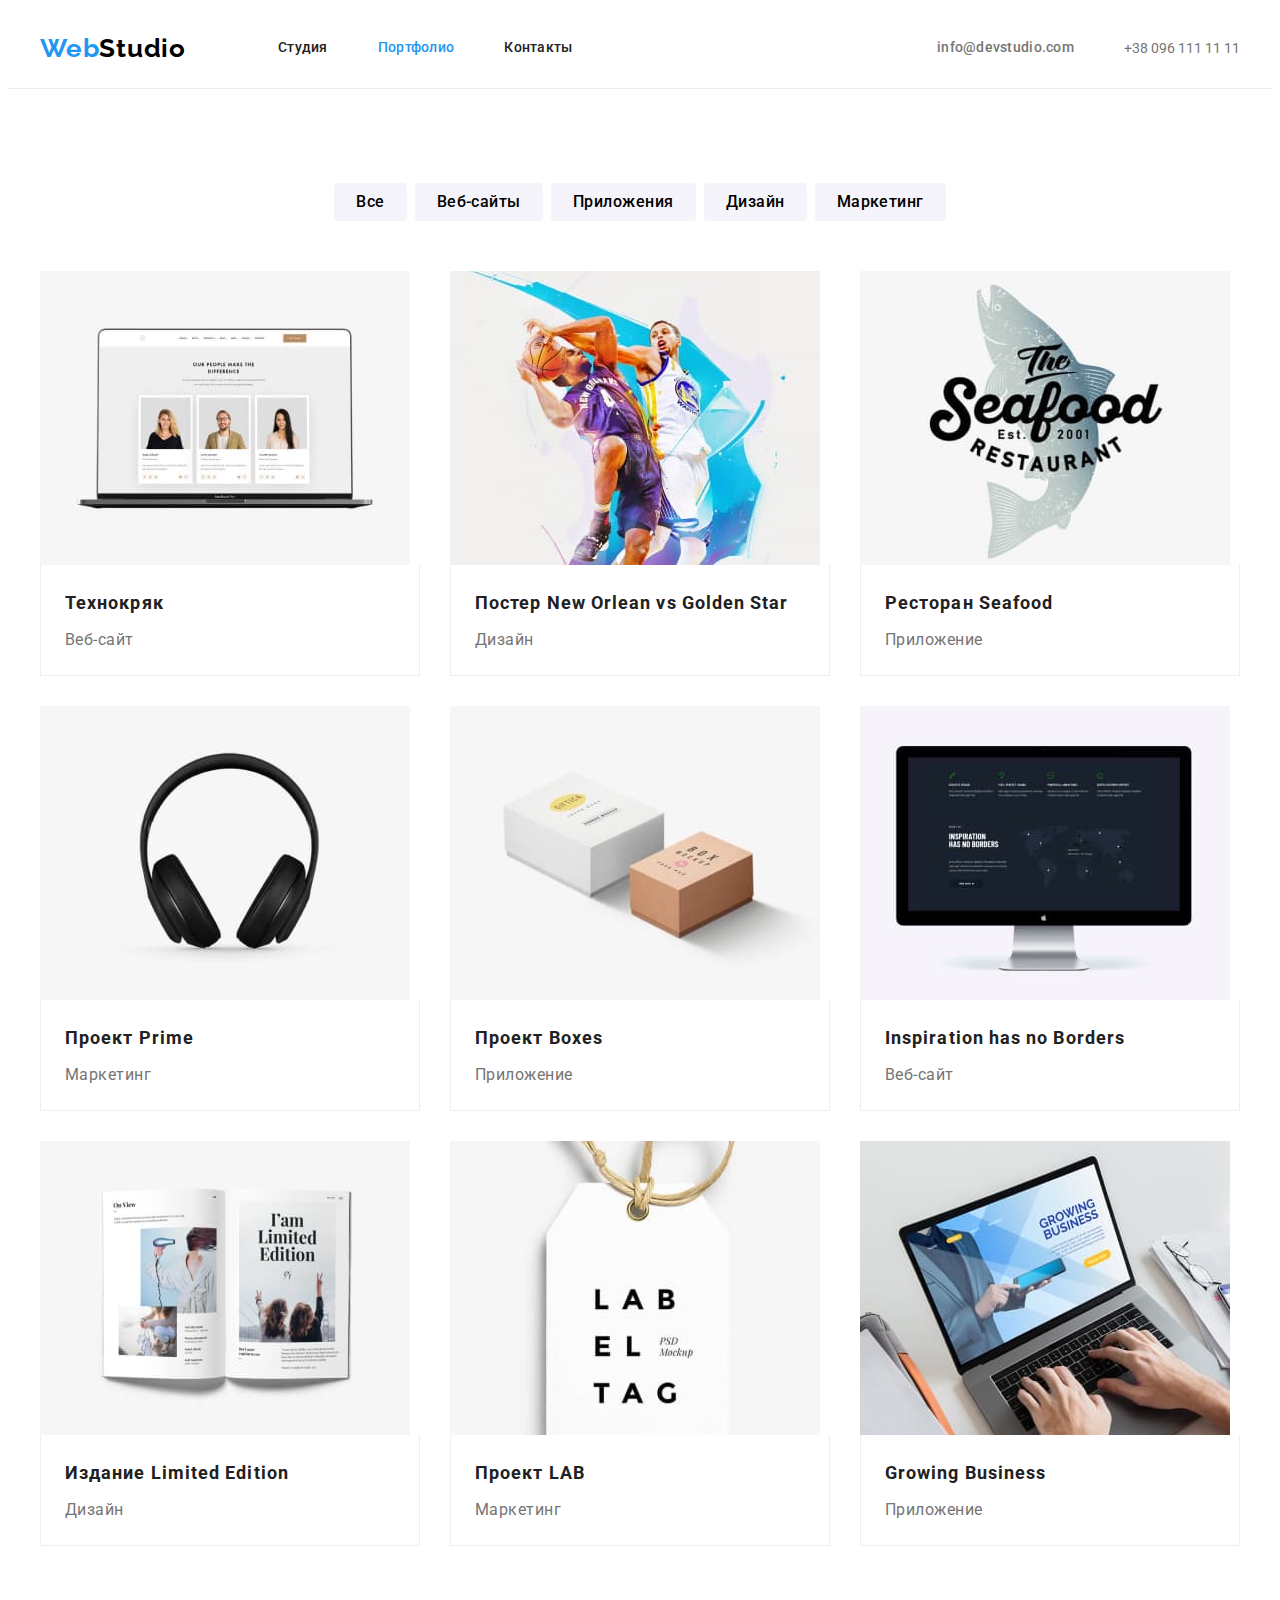
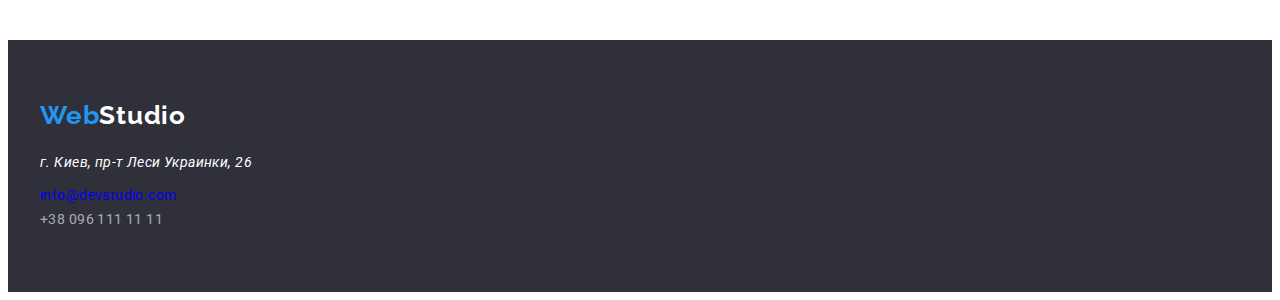
==== commit 9048eb43: "icons-wirth problem" ====
--- a/portfolio.html
+++ b/portfolio.html
@@ -46,14 +46,13 @@
         </div>
     </header>
     <!-- END HEADER -->
-    <!---HERO-->
     <main>
         <!--PORTFOLIO SECTION-->
         <section class="section">
             <div class="container">
                 <ul class="portfolio-nav">
                     <li class="porfolio-nav-item">
-                        <button type="button" class="porfolio-nav-link active-wiget">Все</button>
+                        <button type="button" class="porfolio-nav-link active-link">Все</button>
                     </li>
                     <li class="porfolio-nav-item">
                         <button type="button" class="porfolio-nav-link">Веб-сайты</button>
--- a/css/styles.css
+++ b/css/styles.css
@@ -18,6 +18,12 @@
   --contacts-footer-color: rgba(255, 255, 255, 0.6);
   --porfolio-nav-link-color: #f5f4fa;
   --portfolio-description-color: #eeeeee;
+  --porfolio-nav-link-shadow: 0px 3px 1px rgba(0, 0, 0, 0.1), 0px 1px 2px rgba(0, 0, 0, 0.08),
+    0px 2px 2px rgba(0, 0, 0, 0.12);
+  --social-links: #afb1b8;
+  --social-links-bg-f: rgba(255, 255, 255, 0.1);
+  --box-shadow: 0px 1px 3px rgba(0, 0, 0, 0.12), 0px 1px 1px rgba(0, 0, 0, 0.14),
+    0px 2px 1px rgba(0, 0, 0, 0.2);
 }
 body {
   font-family: 'Roboto', sans-serif;
@@ -82,6 +88,10 @@
 .conatainer-header {
   display: flex;
   align-items: center;
+}
+.link {
+  text-decoration: none;
+  color: inherit;
 }
 /*=HEADER-NAV=*/
 .header-nav {
@@ -156,6 +166,17 @@
 .tel-link-header:hover,
 .tel-link-header:focus {
   color: var(--accent-color);
+}
+.menu-icon {
+  margin-right: 10px;
+}
+.menu-icon {
+  fill: var(--grey-text-color);
+}
+
+.mail-link:hover .menu-icon,
+.mail-link:focus .menu-icon {
+  fill: var(--accent-color);
 }
 /*=END-HEADER-CONTACTS=*/
 /*=====END HEADER=====*/
@@ -320,7 +341,88 @@
   margin-top: calc(-1 * var(--margin));
   margin-left: calc(-1 * var(--margin));
 }
+
+/*social-links*/
+.social-link-list {
+  display: flex;
+}
+
+.social-link-item:not(:last-child) {
+  margin-right: 10px;
+}
+
+.social-link-item {
+  width: 44px;
+  height: 44px;
+}
+
+.social-link {
+  display: flex;
+  justify-content: center;
+  align-items: center;
+  width: 100%;
+  height: 100%;
+  border-radius: 50%;
+  background-color: var(--title-text-color);
+}
+
+.social-link:hover,
+.social-link:focus {
+  background-color: var(--accent-color);
+}
+
+.social-link:hover .social-link-icon,
+.social-link:focus .social-link-icon {
+  fill: var(--title-text-color);
+}
+
+.social-link-icon {
+  width: 20px;
+  height: 20px;
+  fill: var(--social-links);
+}
+
 /*===========END OUR TEAM==========*/
+
+/*============= Our clients==============*/
+.clients-list {
+  display: flex;
+  margin-top: calc(-1 * var(--margin));
+  margin-left: calc(-1 * var(--margin));
+}
+
+.clients-list-items {
+  flex-basis: calc(100% / 4 - 30px);
+  margin-top: var(--margin);
+  margin-left: var(--margin);
+}
+
+.clients-links {
+  display: flex;
+  justify-content: center;
+  align-items: center;
+  width: 170px;
+  height: 92px;
+  border: 1px solid var(--social-links);
+  border-radius: 4px;
+}
+
+.clients-links-icons {
+  fill: var(--social-links);
+}
+
+.clients-links:hover,
+.clients-links:focus {
+  border: 1px solid var(--accent-color);
+  border-radius: 4px;
+}
+
+.clients-links:hover .clients-links-icons,
+.clients-links:focus .clients-links-icons {
+  fill: var(--accent-color);
+}
+
+/*============= Our clients==============*/
 /*===========FOOTER==========*/
 .footer {
   padding-top: 60px;
@@ -384,6 +486,20 @@
   padding-bottom: 6px;
   border: none;
 }
+.porfolio-nav-link:hover,
+.porfolio-nav-link:focus {
+  background-color: var(--accent-color);
+  color: var(--title-text-color);
+  box-shadow: var(--porfolio-nav-link-shadow);
+}
+.porfolio-nav-link {
+  font-family: inherit;
+  font-weight: 500;
+  font-size: 16px;
+  line-height: 1.63;
+  text-align: center;
+  letter-spacing: 0.03em;
+}
 /*===END BUTTONS NAV===*/
 /*=========PORTFOLIO SECTION=====*/
 .portfolio {
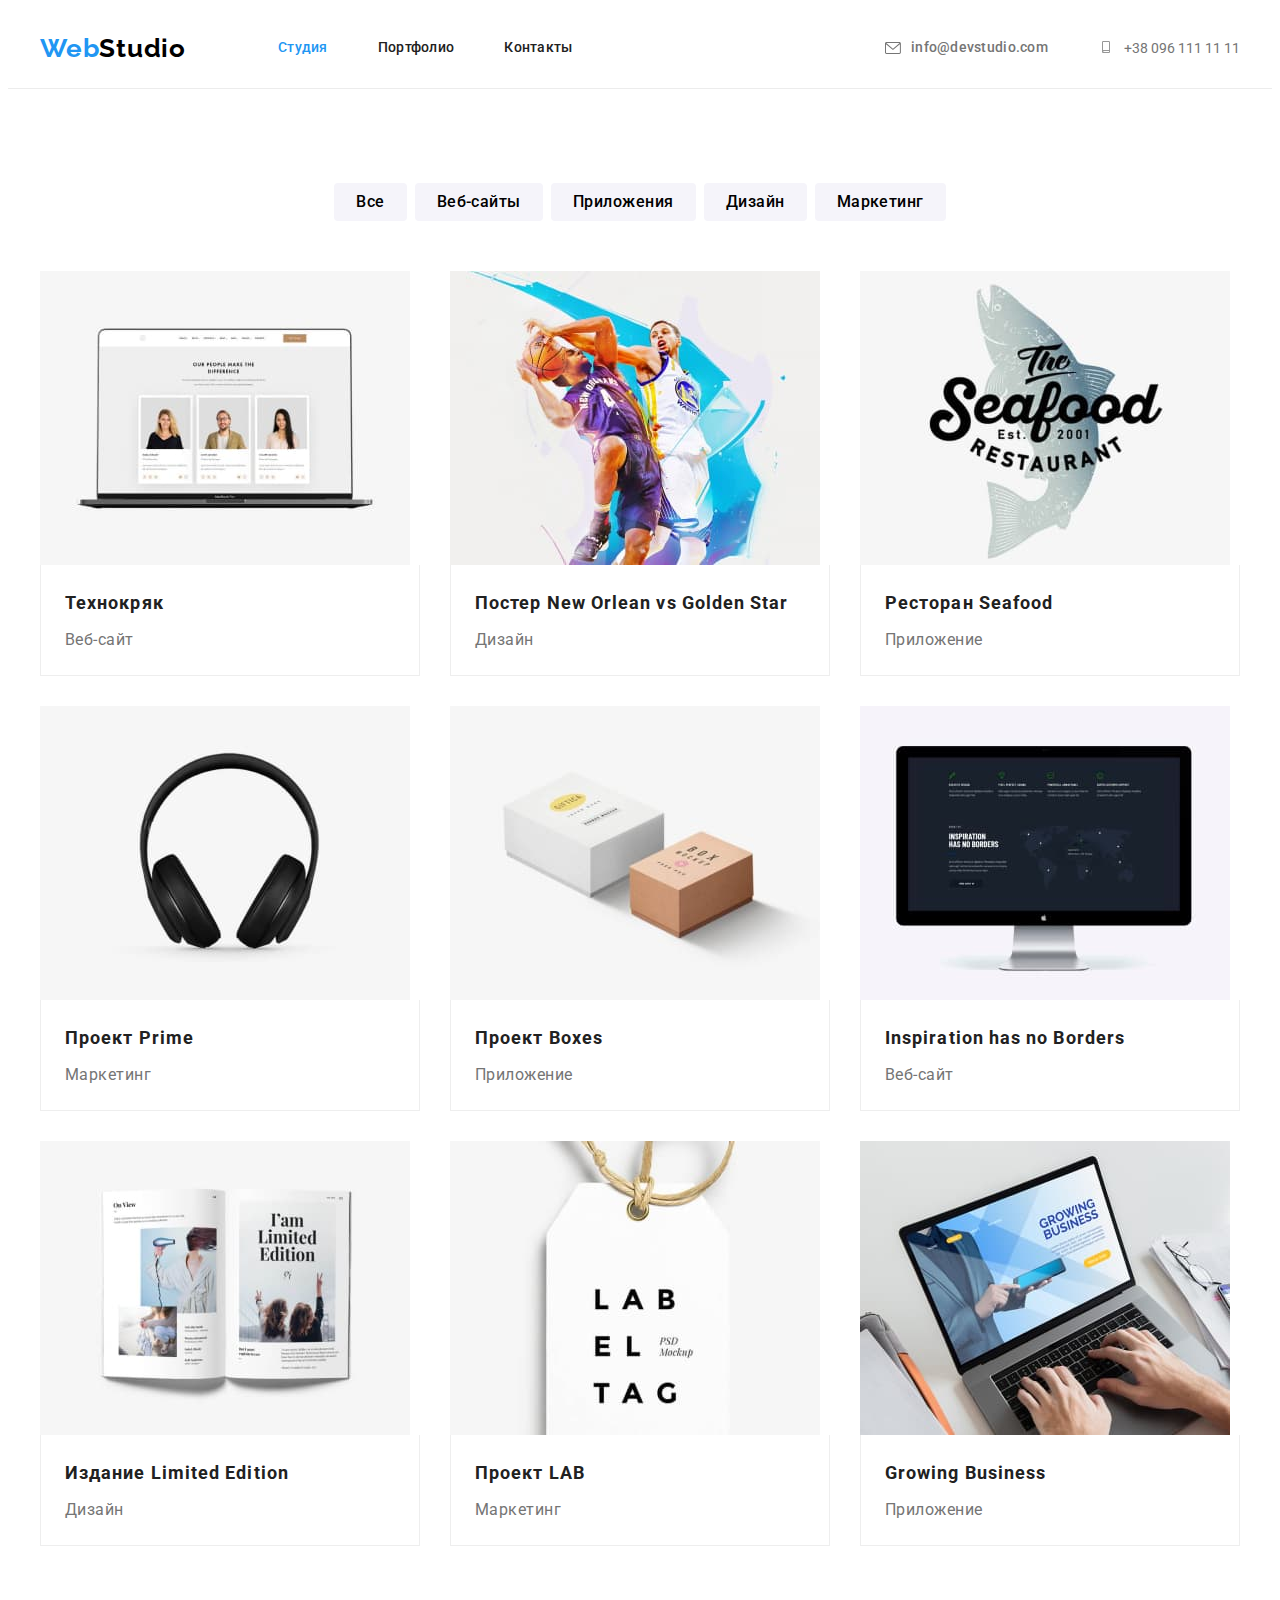
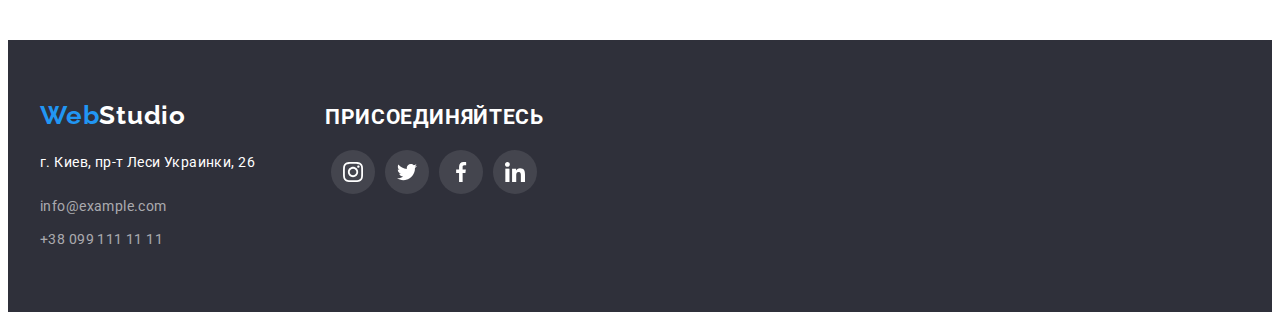
==== commit 4deb7ea3: "homework-04-final -ver-1.0" ====
--- a/portfolio.html
+++ b/portfolio.html
@@ -24,10 +24,10 @@
                 <a class="logo-link common-link" href="./index.html">Web<span class="studio">Studio</span></a>
                 <ul class="menu list">
                     <li class="menu-link-list">
-                        <a class="menu-link link" href="./index.html">Студия</a>
+                        <a class="menu-link link active-link" href="./index.html">Студия</a>
                     </li>
                     <li class="menu-link-list">
-                        <a class="menu-link link active-link" href="./portfolio.html">Портфолио</a>
+                        <a class="menu-link link" href="./portfolio.html">Портфолио</a>
                     </li>
                     <li class="menu-link-list">
                         <a class="menu-link link" href="">Контакты</a>
@@ -36,10 +36,16 @@
             </nav>
             <ul class="header-contacts list">
                 <li>
-                    <a class="mail-link list" href="mailto:info@devstudio.com">info@devstudio.com</a>
+                    <a class="mail-link link" href="mailto:info@devstudio.com">
+                        <svg class="menu-icon" width="16px" height="12px">
+                            <use href="./images/sprite.svg#icon-mail"></use>
+                        </svg>info@devstudio.com</a>
                 </li>
                 <li>
-                    <a class="tel-link" href="tel:+380961111111">+38 096 111 11 11</a>
+                    <a class="tel-link link" href="tel:+380961111111">
+                        <svg class="menu-icon" width="16px" height="12px">
+                            <use href="./images/sprite.svg#icon-smartphone"></use>
+                        </svg>+38 096 111 11 11</a>
                 </li>
             </ul>
 
@@ -153,24 +159,62 @@
         </section>
         <!--PORTFOLIO SECTION-->
     </main>
+    <!--FOOTER-->
     <footer class="footer">
-        <div class="container">
-            <a class="logo-link link" href="./index.html"> Web<span class="logo-studio-footer">Studio</span></a>
-            <address>
-                <ul>
-                    <li class="adress-list-link margin-addres">
-                        <a class="adress-link link" href="https://goo.gl/maps/QvbrtsybP3qZeNid7" target="_blank"
-                            rel="noopener noreferrer">г. Киев, пр-т Леси Украинки, 26</a>
-                    </li>
-                    <li class="adress-link mail link">
-                        <a class="adress-list-link" href="mailto:info@devstudio.com">info@devstudio.com</a>
-                    </li>
-                    <li class="adress-list-link">
-                        <a class="adress-link link tel" href="tel:+380961111111">+38 096 111 11 11</a>
-                    </li>
-                </ul>
-            </address>
+        <div class="container position">
+            <div class="footer-contacts">
+                <a class="logo-link link" href="./">Web<span class="studio-footer">Studio</span></a>
+                <address class="adress-title">
+                    <ul class="adress-list list">
+                        <li class="adress-list-link">
+                            <a class="adress-link link" href="https://goo.gl/maps/qC3HTHTLp7hDpbV6A" target="_blank"
+                                rel="noopener noreferrer">г. Киев, пр-т Леси Украинки, 26</a>
+                        </li>
+                        <li class="adress-list-link">
+                            <a class="adress-link mail link" href="mailto:info@example.com">info@example.com</a>
+                        </li>
+                        <li class="adress-list-link">
+                            <a class="adress-link tel link" href="tel:+380991111111">+38 099 111 11 11</a>
+                        </li>
+                    </ul>
+                </address>
+            </div>
+            <div>
+                <h2 class="join-us">присоединяйтесь</h2>
+                <ul class="social-link-list list">
+                    <li class="social-link-item">
+                        <a href="" class="social-link">
+                            <svg class="social-link-icon f-link-color">
+                                <use href="./images/sprite.svg#icon-instagram"></use>
+                            </svg>
+                        </a>
+                    </li>
+                    <li class="social-link-item">
+                        <a href="" class="social-link">
+                            <svg class="social-link-icon f-link-color">
+                                <use href="./images/sprite.svg#icon-twitter"></use>
+                            </svg>
+                        </a>
+                    </li>
+                    <li class="social-link-item">
+                        <a href="" class="social-link">
+                            <svg class="social-link-icon f-link-color">
+                                <use href="./images/sprite.svg#icon-facebook"></use>
+                            </svg>
+                        </a>
+                    </li>
+                    <li class="social-link-item">
+                        <a href="" class="social-link">
+                            <svg class="social-link-icon f-link-color">
+                                <use href="./images/sprite.svg#icon-linkedin"></use>
+                            </svg>
+                        </a>
+                    </li>
+                </ul>
+            </div>
         </div>
+
     </footer>
+    <!--END FOOTER-->
 
 </html>--- a/css/styles.css
+++ b/css/styles.css
@@ -178,6 +178,7 @@
 .mail-link:focus .menu-icon {
   fill: var(--accent-color);
 }
+
 /*=END-HEADER-CONTACTS=*/
 /*=====END HEADER=====*/
 /*=====HERO=====*/
@@ -233,22 +234,47 @@
   border: none;
 }
 /*==========END HERO========*/
-
+/*--OUR FEATURES--*/
+.about-cards {
+  display: flex;
+  justify-content: center;
+  align-items: center;
+  width: 270px;
+  height: 120px;
+  background-color: var(--our-team-background);
+  margin-bottom: var(--margin);
+}
+
+.about-cards-icon {
+  width: 70px;
+  height: 70px;
+}
+
+.advantages-text {
+  line-height: 1.71;
+  /* or 171% */
+
+  letter-spacing: 0.03em;
+
+  color: var(--secondary-text-color);
+}
+/*--OUR FEATURES--*/
 /*===========ABOUT==========*/
 .about-list {
   display: flex;
   flex-wrap: wrap;
   margin-top: calc(-1 * var(--margin));
   margin-left: calc(-1 * var(--margin));
+  justify-content: space-between;
 }
 .about-list-element {
   /* width: 270px; */
   width: 270px;
 }
+
 .about-list-element {
   display: flex;
   flex-wrap: wrap;
-  justify-content: space-between;
 }
 .about-paragraph {
   font-weight: 700;
@@ -381,23 +407,24 @@
   height: 20px;
   fill: var(--social-links);
 }
+/*END social links==*/
 
 /*===========END OUR TEAM==========*/
 
 /*============= Our clients==============*/
-.clients-list {
+.client-list {
   display: flex;
   margin-top: calc(-1 * var(--margin));
   margin-left: calc(-1 * var(--margin));
 }
 
-.clients-list-items {
+.client-list-items {
   flex-basis: calc(100% / 4 - 30px);
   margin-top: var(--margin);
   margin-left: var(--margin);
 }
 
-.clients-links {
+.client-link {
   display: flex;
   justify-content: center;
   align-items: center;
@@ -407,18 +434,18 @@
   border-radius: 4px;
 }
 
-.clients-links-icons {
+.client-link-icons {
   fill: var(--social-links);
 }
 
-.clients-links:hover,
-.clients-links:focus {
+.client-link:hover,
+.client-link:focus {
   border: 1px solid var(--accent-color);
   border-radius: 4px;
 }
 
-.clients-links:hover .clients-links-icons,
-.clients-links:focus .clients-links-icons {
+.client-link:hover .client-link-icons,
+.client-link:focus .client-link-icons {
   fill: var(--accent-color);
 }
 
@@ -433,7 +460,7 @@
   display: flex;
   align-items: baseline;
 }
-.logo-studio-footer {
+.studio-footer {
   font-family: var(--secondary-font);
   font-weight: 700;
   font-size: 26px;
@@ -450,6 +477,7 @@
   line-height: 1.71;
   letter-spacing: 0.03em;
   color: var(--title-text-color);
+  font-style: normal;
 }
 .adress-link:hover,
 .adress-link:focus {
@@ -462,6 +490,44 @@
 .tel {
   color: var(--contacts-footer-color);
   font-style: normal;
+}
+.adress-link:hover,
+.adress-link:focus {
+  color: var(--accent-color);
+}
+
+.social-link-list {
+  justify-content: center;
+}
+
+.social-link {
+  background-color: var(--social-links-bg-f);
+}
+
+.social-link-icon.f-link-color {
+  fill: var(--title-text-color);
+}
+
+.position {
+  display: flex;
+  align-items: baseline;
+}
+
+.footer-contacts {
+  margin-right: 70px;
+}
+
+.join-us {
+  font-weight: 700;
+  line-height: 1.14;
+  letter-spacing: 0.03em;
+  text-transform: uppercase;
+  color: var(--title-text-color);
+  margin-bottom: 20px;
+}
+
+.social-link-item:not(:last-child) {
+  margin-right: 10px;
 }
 
 /*=========END FOOTER==========*/
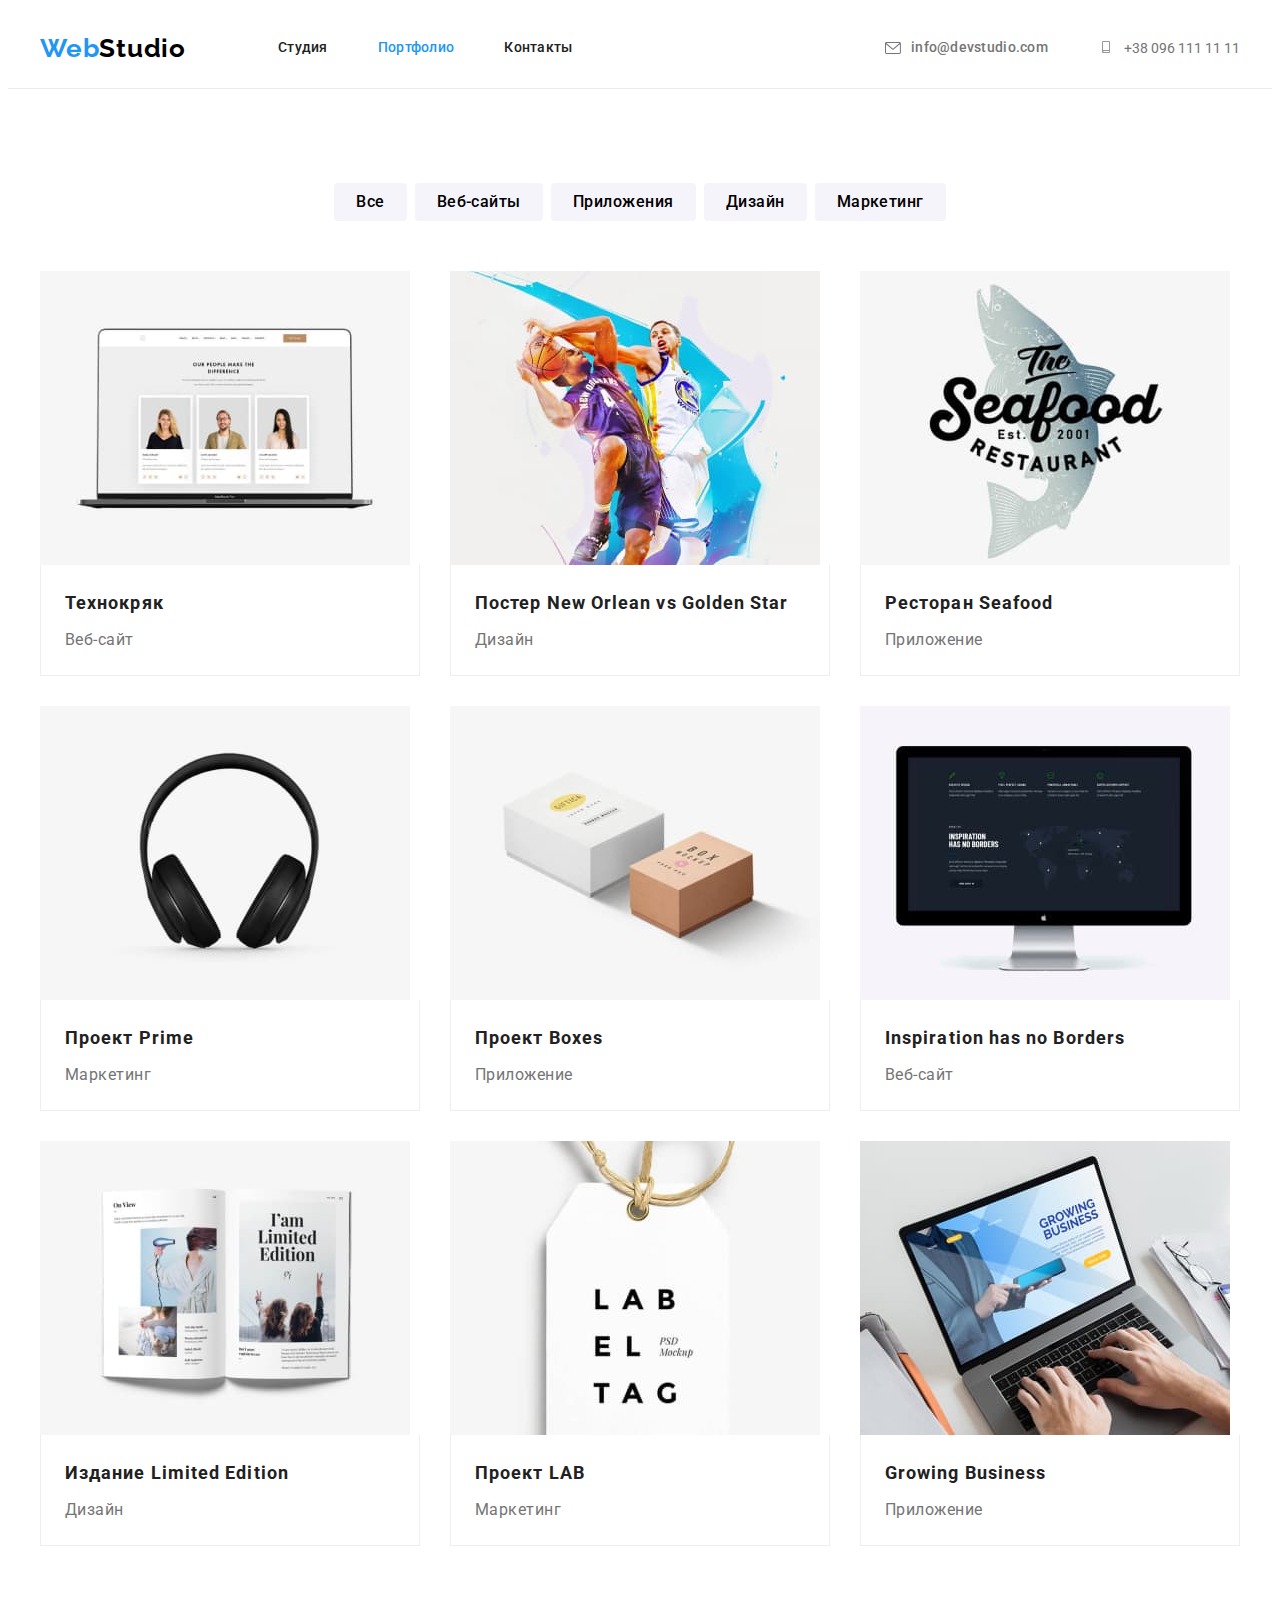
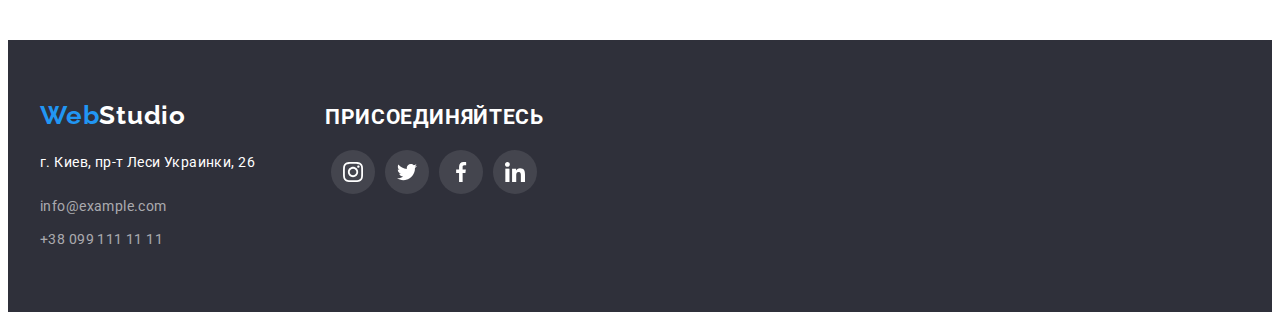
==== commit 3e8e99e4: "hw-4-final-v-1.1" ====
--- a/portfolio.html
+++ b/portfolio.html
@@ -24,10 +24,10 @@
                 <a class="logo-link common-link" href="./index.html">Web<span class="studio">Studio</span></a>
                 <ul class="menu list">
                     <li class="menu-link-list">
-                        <a class="menu-link link active-link" href="./index.html">Студия</a>
+                        <a class="menu-link link" href="./index.html">Студия</a>
                     </li>
                     <li class="menu-link-list">
-                        <a class="menu-link link" href="./portfolio.html">Портфолио</a>
+                        <a class="menu-link link active-link" href="./portfolio.html">Портфолио</a>
                     </li>
                     <li class="menu-link-list">
                         <a class="menu-link link" href="">Контакты</a>
@@ -184,28 +184,28 @@
                 <ul class="social-link-list list">
                     <li class="social-link-item">
                         <a href="" class="social-link">
-                            <svg class="social-link-icon f-link-color">
+                            <svg class="social-link-icon footer-icon-color">
                                 <use href="./images/sprite.svg#icon-instagram"></use>
                             </svg>
                         </a>
                     </li>
                     <li class="social-link-item">
                         <a href="" class="social-link">
-                            <svg class="social-link-icon f-link-color">
+                            <svg class="social-link-icon footer-icon-color">
                                 <use href="./images/sprite.svg#icon-twitter"></use>
                             </svg>
                         </a>
                     </li>
                     <li class="social-link-item">
                         <a href="" class="social-link">
-                            <svg class="social-link-icon f-link-color">
+                            <svg class="social-link-icon footer-icon-color">
                                 <use href="./images/sprite.svg#icon-facebook"></use>
                             </svg>
                         </a>
                     </li>
                     <li class="social-link-item">
                         <a href="" class="social-link">
-                            <svg class="social-link-icon f-link-color">
+                            <svg class="social-link-icon footer-icon-color">
                                 <use href="./images/sprite.svg#icon-linkedin"></use>
                             </svg>
                         </a>
--- a/css/styles.css
+++ b/css/styles.css
@@ -456,10 +456,6 @@
   padding-bottom: 60px;
   background-color: var(--background-grey-color);
 }
-.flex-position {
-  display: flex;
-  align-items: baseline;
-}
 .studio-footer {
   font-family: var(--secondary-font);
   font-weight: 700;
@@ -470,6 +466,10 @@
 }
 .adress-list-link:not(:last-child) {
   margin-bottom: 9px;
+  margin-top: 20px;
+}
+.footer-address {
+  font-style: inherit;
   margin-top: 20px;
 }
 
@@ -504,7 +504,7 @@
   background-color: var(--social-links-bg-f);
 }
 
-.social-link-icon.f-link-color {
+.social-link-icon.footer-icon-color {
   fill: var(--title-text-color);
 }
 
@@ -521,13 +521,9 @@
   font-weight: 700;
   line-height: 1.14;
   letter-spacing: 0.03em;
+  margin-bottom: 20px;
   text-transform: uppercase;
   color: var(--title-text-color);
-  margin-bottom: 20px;
-}
-
-.social-link-item:not(:last-child) {
-  margin-right: 10px;
 }
 
 /*=========END FOOTER==========*/
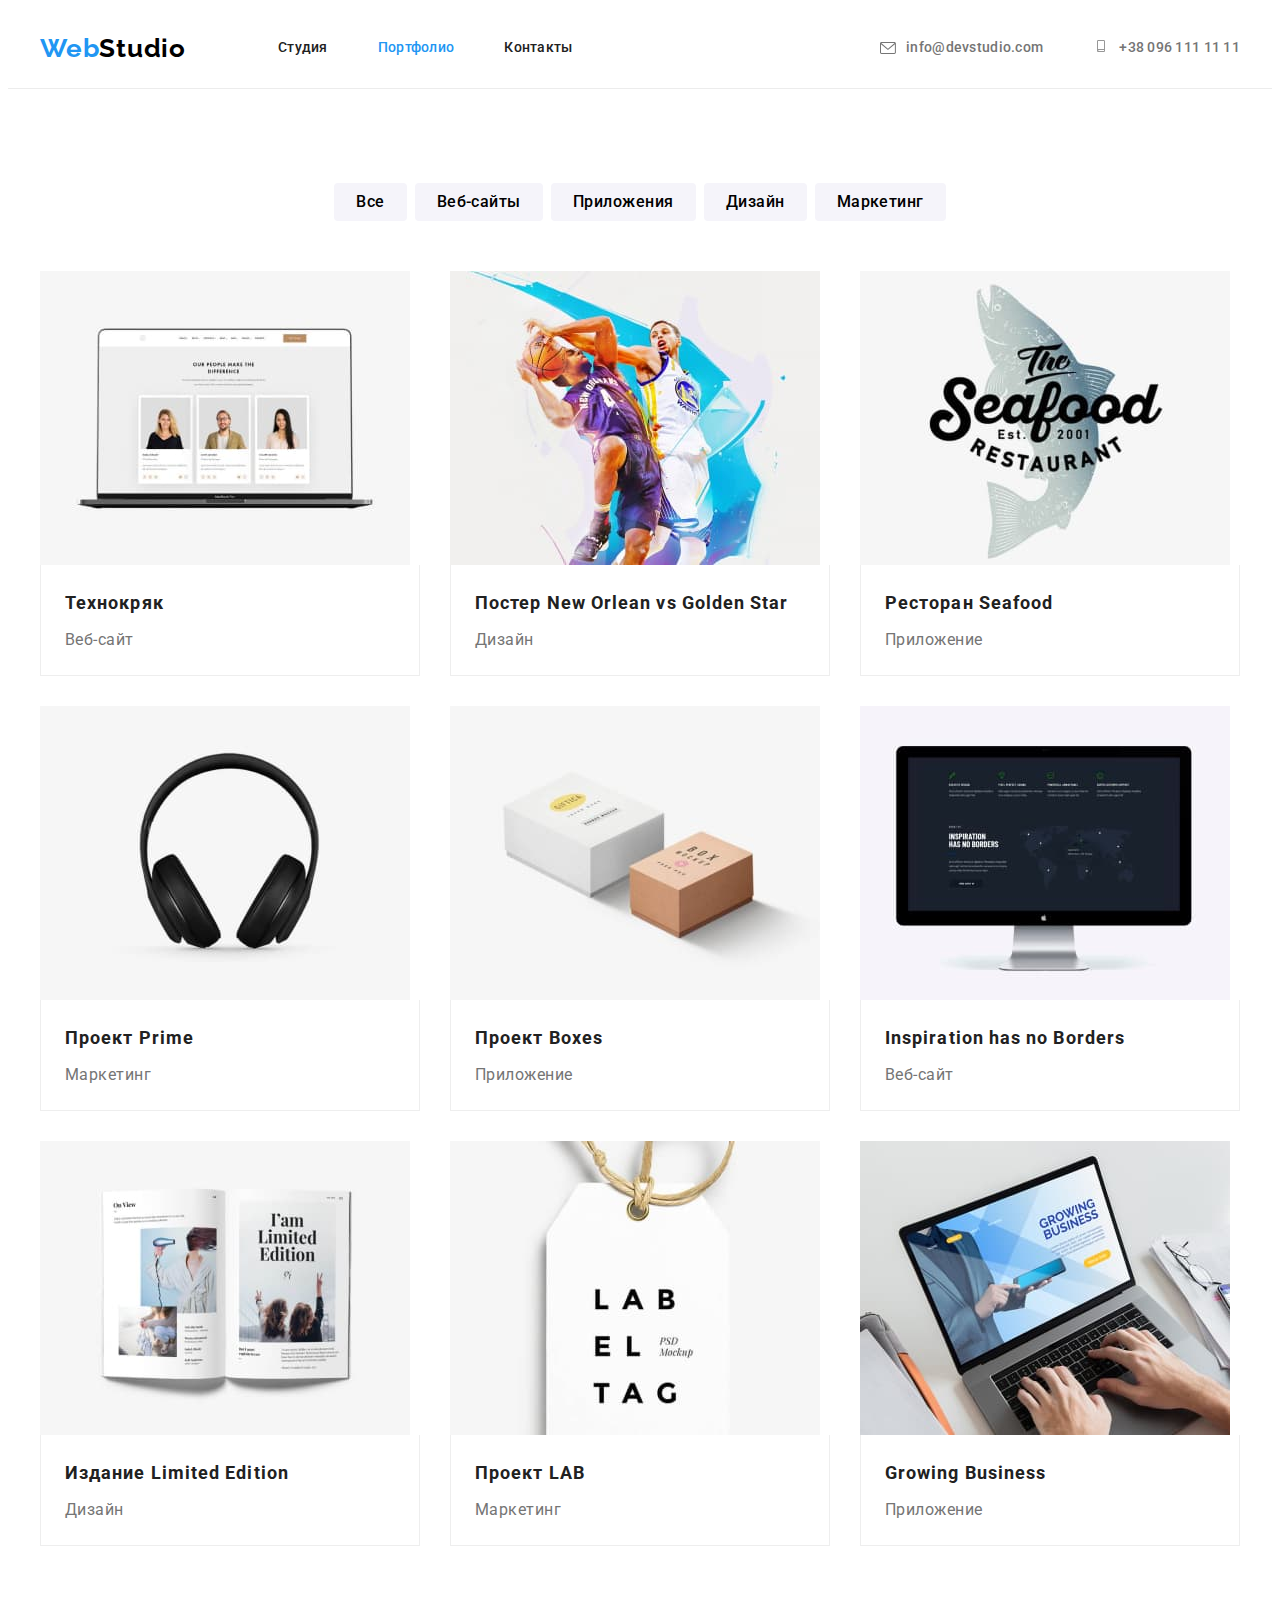
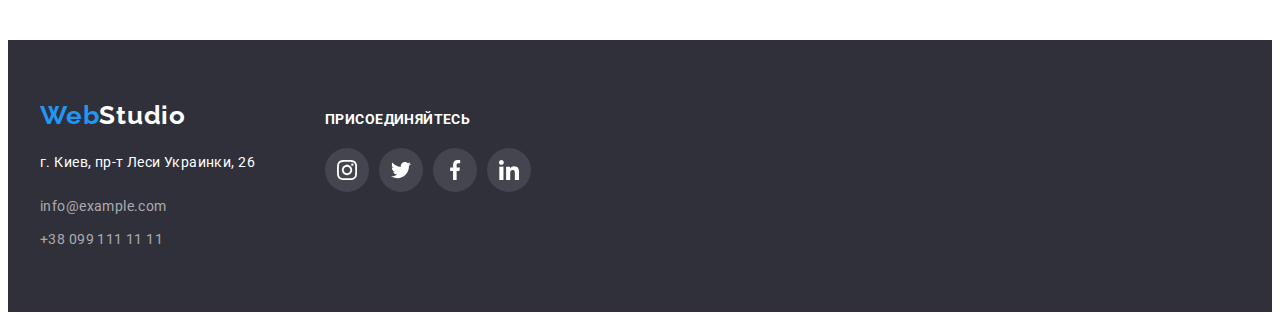
==== commit ed1b7e47: "final-ver-2.0" ====
--- a/portfolio.html
+++ b/portfolio.html
@@ -76,83 +76,85 @@
 
                 <ul class="portfolio list">
                     <li class="portfolio-flex-element">
-                        <img src="./images/portfolio/technocrack-1.jpg" alt="294" width="370">
-                        <div class="portfolio-description">
-                            <h2 class="project-name">Технокряк</h2>
-                            <p class="project-type">Веб-сайт</p>
-                        </div>
-                    </li>
-                    <li class="portfolio-flex-element">
-                        <img src="./images/portfolio/new-orlean-2.jpg" alt="294" width="370">
-                        <div class="portfolio-description">
-                            <h2 class="project-name"> Постер New Orlean vs Golden Star</h2>
-                            <p class="project-type">Дизайн</p>
-                        </div>
-
-
-                    </li>
-                    <li class="portfolio-flex-element">
-                        <img src="./images/portfolio/seafood-3.jpg" alt="294" width="370">
-                        <div class="portfolio-description">
-                            <h2 class="project-name"> Ресторан Seafood</h2>
-                            <p class="project-type">Приложение</p>
-                        </div>
-
-
-                    </li>
-                    <li class="portfolio-flex-element">
-                        <img src="./images/portfolio/prime-headphones-4.jpg" alt="294" width="370">
-                        <div class="portfolio-description">
-                            <h2 class="project-name"> Проект Prime</h2>
-                            <p class="project-type">Маркетинг</p>
-                        </div>
-
-
-                    </li>
-                    <li class="portfolio-flex-element">
-                        <img src="./images/portfolio/boxes-5.jpg" alt="294" width="370">
-                        <div class="portfolio-description">
-                            <h2 class="project-name"> Проект Boxes</h2>
-                            <p class="project-type">Приложение</p>
-                        </div>
-
-
-                    </li>
-                    <li class="portfolio-flex-element">
-                        <img src="./images/portfolio/screen-6.jpg" alt="294" width="370">
-                        <div class="portfolio-description">
-                            <h2 class="project-name"> Inspiration has no Borders</h2>
-                            <p class="project-type">Веб-сайт</p>
-                        </div>
-
-
-                    </li>
-                    <li class="portfolio-flex-element">
-                        <img src="./images/portfolio/book-7.jpg" alt="294" width="370">
-                        <div class="portfolio-description">
-                            <h2 class="project-name"> Издание Limited Edition</h2>
-                            <p class="project-type">Дизайн</p>
-                        </div>
-
-
-                    </li>
-                    <li class="portfolio-flex-element">
-                        <img src="./images/portfolio/label-8.jpg" alt="294" width="370">
-                        <div class="portfolio-description">
-                            <h2 class="project-name"> Проект LAB</h2>
-                            <p class="project-type">Маркетинг</p>
-                        </div>
-
-
-                    </li>
-                    <li class="portfolio-flex-element">
-                        <img src="./images/portfolio/laptop-9.jpg" alt="294" width="370">
-                        <div class="portfolio-description">
-                            <h2 class="project-name"> Growing Business</h2>
-                            <p class="project-type">Приложение</p>
-                        </div>
-
-
+                        <a class="projects-link link" href=""><img src="./images/portfolio/technocrack-1.jpg" alt="294"
+                                width="370">
+                            <div class="portfolio-description">
+                                <h2 class="project-name">Технокряк</h2>
+                                <p class="project-type">Веб-сайт</p>
+                            </div>
+                        </a>
+                    </li>
+                    <li class="portfolio-flex-element">
+                        <a class="projects-link link" href=""><img src="./images/portfolio/new-orlean-2.jpg" alt="294"
+                                width="370">
+                            <div class="portfolio-description">
+                                <h2 class="project-name"> Постер New Orlean vs Golden Star</h2>
+                                <p class="project-type">Дизайн</p>
+                            </div>
+                        </a>
+                    </li>
+                    <li class="portfolio-flex-element">
+                        <a class="projects-link link" href=""><img src="./images/portfolio/seafood-3.jpg" alt="294"
+                                width="370">
+                            <div class="portfolio-description">
+                                <h2 class="project-name"> Ресторан Seafood</h2>
+                                <p class="project-type">Приложение</p>
+                            </div>
+                        </a>
+                    </li>
+                    <li class="portfolio-flex-element">
+                        <a class="projects-link link" href=""><img src="./images/portfolio/prime-headphones-4.jpg"
+                                alt="294" width="370">
+                            <div class="portfolio-description">
+                                <h2 class="project-name"> Проект Prime</h2>
+                                <p class="project-type">Маркетинг</p>
+                            </div>
+                        </a>
+                    </li>
+                    <li class="portfolio-flex-element">
+                        <a class="projects-link link" href=""><img src="./images/portfolio/boxes-5.jpg" alt="294"
+                                width="370">
+                            <div class="portfolio-description">
+                                <h2 class="project-name"> Проект Boxes</h2>
+                                <p class="project-type">Приложение</p>
+                            </div>
+                        </a>
+                    </li>
+                    <li class="portfolio-flex-element">
+                        <a class="projects-link link" href=""><img src="./images/portfolio/screen-6.jpg" alt="294"
+                                width="370">
+                            <div class="portfolio-description">
+                                <h2 class="project-name"> Inspiration has no Borders</h2>
+                                <p class="project-type">Веб-сайт</p>
+                            </div>
+                        </a>
+                    </li>
+                    <li class="portfolio-flex-element">
+                        <a class="projects-link link" href=""><img src="./images/portfolio/book-7.jpg" alt="294"
+                                width="370">
+                            <div class="portfolio-description">
+                                <h2 class="project-name"> Издание Limited Edition</h2>
+                                <p class="project-type">Дизайн</p>
+                            </div>
+                        </a>
+                    </li>
+                    <li class="portfolio-flex-element">
+                        <a class="projects-link link" href=""><img src="./images/portfolio/label-8.jpg" alt="294"
+                                width="370">
+                            <div class="portfolio-description">
+                                <h2 class="project-name"> Проект LAB</h2>
+                                <p class="project-type">Маркетинг</p>
+                            </div>
+                        </a>
+                    </li>
+                    <li class="portfolio-flex-element">
+                        <a class="projects-link link" href=""><img src="./images/portfolio/laptop-9.jpg" alt="294"
+                                width="370">
+                            <div class="portfolio-description">
+                                <h2 class="project-name"> Growing Business</h2>
+                                <p class="project-type">Приложение</p>
+                            </div>
+                        </a>
                     </li>
                 </ul>
             </div>
--- a/css/styles.css
+++ b/css/styles.css
@@ -24,6 +24,8 @@
   --social-links-bg-f: rgba(255, 255, 255, 0.1);
   --box-shadow: 0px 1px 3px rgba(0, 0, 0, 0.12), 0px 1px 1px rgba(0, 0, 0, 0.14),
     0px 2px 1px rgba(0, 0, 0, 0.2);
+  --portfolio-flex-element-shadow: 0px 1px 1px rgba(0, 0, 0, 0.12), 0px 4px 4px rgba(0, 0, 0, 0.06),
+    1px 4px 6px rgba(0, 0, 0, 0.16);
 }
 body {
   font-family: 'Roboto', sans-serif;
@@ -133,7 +135,7 @@
 }
 .menu-link,
 .mail-link,
-.tel-link-header {
+.tel-link {
   display: inline-block;
   padding-top: 32px;
   padding-bottom: 32px;
@@ -163,8 +165,8 @@
 .mail-link:focus {
   color: var(--accent-color);
 }
-.tel-link-header:hover,
-.tel-link-header:focus {
+.tel-link:hover,
+.tel-link:focus {
   color: var(--accent-color);
 }
 .menu-icon {
@@ -263,8 +265,8 @@
 .about-list {
   display: flex;
   flex-wrap: wrap;
-  margin-top: calc(-1 * var(--margin));
-  margin-left: calc(-1 * var(--margin));
+  /*  margin-top: calc(-1 * var(--margin));
+  margin-left: calc(-1 * var(--margin)); */
   justify-content: space-between;
 }
 .about-list-element {
@@ -291,6 +293,11 @@
 /*===========END ABOUT==========*/
 /*===========WHAT WE DO==========*/
 /*=========== END WHAT WE DO==========*/
+
+.section-wwd {
+  margin-bottom: 50px;
+}
+
 .what-we-do {
   padding-top: 0px;
 }
@@ -310,8 +317,9 @@
 .wwd-cotainer {
   display: flex;
   flex-wrap: wrap;
-  margin-top: calc(-1 * var(--margin));
-  margin-left: calc(-1 * var(--margin));
+  justify-content: space-between;
+  /* margin-top: calc(-1 * var(--margin));
+  margin-left: calc(-1 * var(--margin)); */
 }
 
 .wwd-img:not(:last-child) {
@@ -518,6 +526,7 @@
 }
 
 .join-us {
+  font-size: 14px;
   font-weight: 700;
   line-height: 1.14;
   letter-spacing: 0.03em;
@@ -570,10 +579,7 @@
   margin-top: calc(-1 * var(--margin));
   margin-left: calc(-1 * var(--margin));
 }
-.portfolio-flex-element:hover,
-.portfolio-flex-element:focus {
-  box-shadow: var(--box-shadow-pr);
-}
+
 .portfolio-flex-element {
   flex-basis: calc(100% / 3 - var(--margin));
   margin-top: var(--margin);
@@ -601,5 +607,13 @@
   letter-spacing: 0.03em;
   color: var(--grey-text-color);
 }
+.portfolio-flex-element:hover,
+.portfolio-flex-element:focus {
+  box-shadow: var(--portfolio-flex-element-shadow);
+}
+.projects-link,
+.projects-link:visited {
+  color: var(--primary-color);
+}
 /*===END PORTFOLIO MAIN SECTION===*/
 /*=========END PORTFOLIO PAGE=====*/
